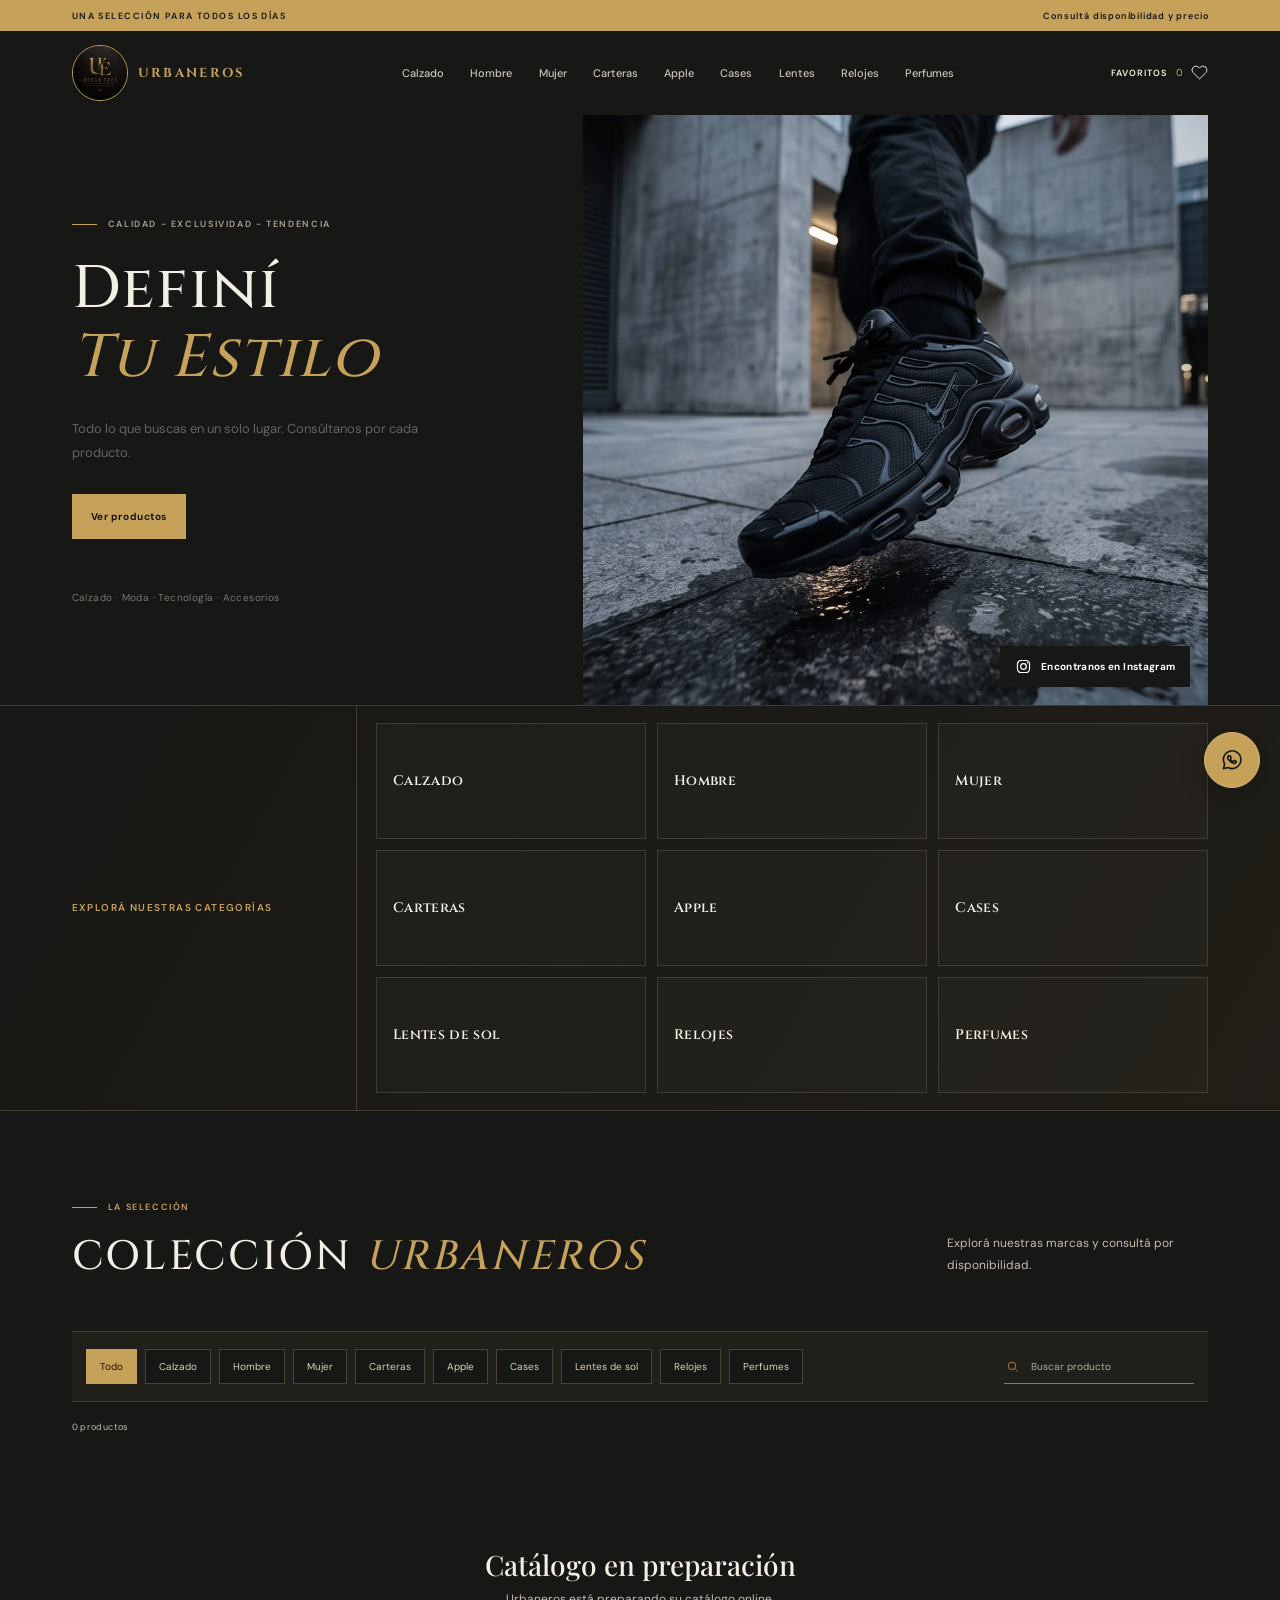
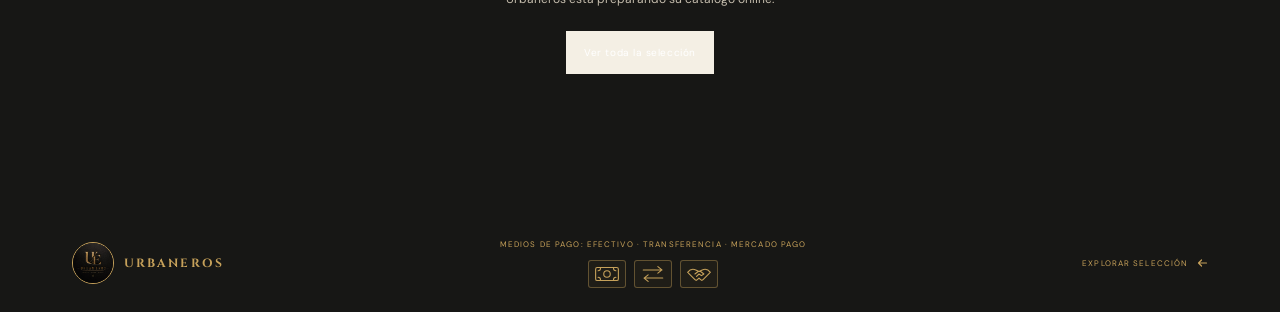
==== index.html @ 23387d24 "Add files via upload" ====
<!doctype html>
<html lang="es">
  <head>
    <meta charset="UTF-8" />
    <meta name="viewport" content="width=device-width, initial-scale=1" />
    <meta name="theme-color" content="#171715" />
    <meta name="description" content="Urbaneros: calzado, indumentaria, tecnología y accesorios. Consultá precio y disponibilidad." />
    <title>Urbaneros — Catálogo multimarca</title>
    <link rel="preconnect" href="https://images.unsplash.com" />
    <link rel="preconnect" href="https://fonts.googleapis.com" />
    <link rel="preconnect" href="https://fonts.gstatic.com" crossorigin />
    <link href="https://fonts.googleapis.com/css2?family=Cinzel:wght@500;600;700&family=DM+Sans:wght@400;500;600;700&family=Playfair+Display:wght@500;600;700&display=swap" rel="stylesheet" />
    <link rel="stylesheet" href="./styles.css" />
    <link rel="stylesheet" href="./admin.css" />
    <script src="https://cdn.jsdelivr.net/npm/@supabase/supabase-js@2"></script>
    <script src="./supabase-config.js"></script>
    <script src="./app.js" defer></script>
  </head>
  <body data-theme="noche">
    <div class="announcement"><span>UNA SELECCIÓN PARA TODOS LOS DÍAS</span><span class="announcement-note">Consultá disponibilidad y precio</span></div>
    <header class="site-header">
      <button class="menu-toggle" id="menu-toggle" aria-label="Abrir categorías" aria-expanded="false"><span></span><span></span></button>
      <a class="wordmark" href="#inicio" aria-label="Urbaneros, inicio"><img src="./logo-urbaneros.jpeg" alt="" /><span class="wordmark-label">URBANEROS</span></a>
      <nav class="main-nav" id="main-nav" aria-label="Categorías">
        <a href="#catalogo" data-nav-category="Calzado">Calzado</a>
        <a href="#catalogo" data-nav-category="Indumentaria masculina">Hombre</a>
        <a href="#catalogo" data-nav-category="Indumentaria femenina">Mujer</a>
        <a href="#catalogo" data-nav-category="Carteras">Carteras</a>
        <a href="#catalogo" data-nav-category="iPhone">Apple</a>
        <a href="#catalogo" data-nav-category="Cases exclusivos">Cases</a>
        <a href="#catalogo" data-nav-category="Lentes de sol">Lentes</a>
        <a href="#catalogo" data-nav-category="Relojes originales">Relojes</a>
        <a href="#catalogo" data-nav-category="Perfumes">Perfumes</a>
      </nav>
      <button class="admin-trigger" id="admin-entry" type="button" hidden>Administrar tienda</button>
      <button class="bag-button" id="saved-button" aria-label="Ver favoritos"><span class="bag-label">FAVORITOS</span><span class="saved-count" id="saved-count">0</span><svg viewBox="0 0 24 24" aria-hidden="true"><path d="M20.8 4.6a5.5 5.5 0 0 0-7.8 0L12 5.7l-1.1-1.1a5.5 5.5 0 0 0-7.8 7.8l1.1 1.1L12 21l7.8-7.5 1.1-1.1a5.5 5.5 0 0 0-.1-7.8Z"/></svg></button>
      
    </header>

    <main>
      <section class="hero" id="inicio">
        <div class="hero-copy">
          <p class="eyebrow"><span class="eyebrow-line"></span>CALIDAD - EXCLUSIVIDAD - TENDENCIA</p>
          <h1>Definí<br /><em>Tu Estilo</em></h1>
          <p class="hero-description">Todo lo que buscas en un solo lugar. Consúltanos por cada producto.</p>
          <a class="button button-dark" href="#catalogo">Ver productos</a>
          <div class="hero-note"><span>Calzado · Moda · Tecnología · Accesorios</span></div>
        </div>
        <div class="hero-visual">
          <img src="./portada-calzado-urbaneros.jpeg" alt="Zapatilla negra de estilo urbano en la ciudad" />
          <div class="hero-image-wash"></div>
          <a class="hero-instagram" href="https://www.instagram.com/urbaneros_uy" target="_blank" rel="noopener noreferrer" aria-label="Encontranos en Instagram, perfil de Urbaneros">
            <svg viewBox="0 0 24 24" aria-hidden="true"><rect x="3.5" y="3.5" width="17" height="17" rx="5"/><circle cx="12" cy="12" r="4"/><circle class="instagram-dot" cx="17.7" cy="6.7" r=".9"/></svg>
            <span>Encontranos en Instagram</span>
          </a>
          
          
          
        </div>
        
      </section>

      <section class="category-strip" aria-label="Explorar por categoría">
        <div class="strip-title"><span>EXPLORÁ NUESTRAS CATEGORÍAS</span></div>
        <div class="category-links" id="category-links">
          <button data-category="Calzado">Calzado</button>
          <button data-category="Indumentaria masculina">Indumentaria masculina</button>
          <button data-category="Indumentaria femenina">Indumentaria femenina</button>
          <button data-category="Carteras">Carteras</button>
          <button data-category="iPhone">Apple</button>
          <button data-category="Cases exclusivos">Cases exclusivos</button>
          <button data-category="Lentes de sol">Lentes de sol</button>
          <button data-category="Relojes originales">Relojes originales</button>
          <button data-category="Perfumes">Perfumes</button>
        </div>
      </section>

      <section class="catalog-section" id="catalogo">
        <div class="section-heading">
          <div><p class="eyebrow"><span class="eyebrow-line"></span>LA SELECCIÓN</p><h2>Colección <em>Urbaneros</em></h2></div>
          <p class="section-intro">Explorá nuestras marcas y consultá por disponibilidad.</p>
        </div>
        <div class="catalog-tools">
          <div class="filters" id="filters" aria-label="Filtrar productos"></div>
          <label class="search-box"><span class="sr-only">Buscar en el catálogo</span><svg viewBox="0 0 24 24" aria-hidden="true"><circle cx="10.8" cy="10.8" r="6.8"/><path d="m16 16 5 5"/></svg><input id="search" type="search" placeholder="Buscar producto" autocomplete="off" /></label>
        </div>
        <div class="result-line"><span id="result-count">9 productos</span><button class="reset-link" id="clear-filters" hidden>Limpiar filtros <span>×</span></button></div>
        <div class="product-grid" id="product-grid" aria-live="polite"></div>
        <div class="empty-state" id="empty-state" hidden><h3>No encontramos esa selección</h3><p>Probá con otra búsqueda o elegí una categoría diferente.</p><button class="button button-dark" id="show-all">Ver toda la selección</button></div>
      </section>

      <section class="closing-note featured-section" id="destacado" hidden>
        <div class="featured-heading"><p class="eyebrow"><span class="eyebrow-line"></span>LA ELECCIÓN DE URBANEROS</p><h2>Destacado de la<br /><em>semana</em></h2></div>
        <article class="featured-product" id="featured-product-card" role="button" tabindex="0" hidden aria-label="Ver producto destacado de la semana y consultar">
          <div class="featured-photo"><img id="featured-image" src="" alt="" loading="lazy" /></div>
          <div class="featured-copy"><p class="featured-category" id="featured-category"></p><h3 id="featured-name"></h3><p id="featured-detail"></p><div class="featured-prices"><del id="featured-old-price"></del><strong id="featured-price"></strong></div><span class="featured-cta">Ver producto y consultar <svg viewBox="0 0 16 16" aria-hidden="true"><path d="M2 8h11m-4-4 4 4-4 4" /></svg></span></div>
        </article>
      </section>
    </main>

    <footer class="site-footer">
      <a class="wordmark footer-wordmark" href="#inicio" aria-label="Urbaneros, volver al inicio"><img src="./logo-urbaneros.jpeg" alt="" /><span>URBANEROS</span></a>
      <span class="footer-payments">
        <span>MEDIOS DE PAGO: EFECTIVO · TRANSFERENCIA · MERCADO PAGO</span>
        <span class="footer-payment-logos" aria-hidden="true">
          <span class="footer-payment-logo"><svg viewBox="0 0 32 24"><rect x="2" y="4" width="28" height="16" rx="2"/><circle cx="16" cy="12" r="4"/><path d="M5 8c2 0 3-1 3-3M24 5c0 2 1 3 3 3M5 16c2 0 3 1 3 3m16 0c0-2 1-3 3-3"/></svg></span>
          <span class="footer-payment-logo"><svg viewBox="0 0 32 24"><path d="M4 7h23m-5-4 5 4-5 4M28 17H5m5-4-5 4 5 4"/></svg></span>
          <span class="footer-payment-logo"><svg viewBox="0 0 32 24"><path d="M2 10c3-4 6-5 10-3l4 2 4-2c4-2 7-1 10 3M3 11l8 8c1 1 2 1 3 0l2-2 2 2c1 1 2 1 3 0l8-8M11 12l4-3h3l4 3-3 2-3-2-3 3"/></svg></span>
        </span>
      </span>
      <a class="footer-explore" href="#catalogo">EXPLORAR SELECCIÓN<svg viewBox="0 0 12 12" aria-hidden="true"><path d="M10.5 6h-8m3-3-3 3 3 3" /></svg></a>
    </footer>

    <section class="admin-panel" id="admin-panel" hidden aria-labelledby="admin-title">
      <div class="admin-heading"><div><p class="eyebrow"><span class="eyebrow-line"></span>ACCESO PRIVADO</p><h2 id="admin-title">Administrar <em>Urbaneros</em></h2></div><button class="admin-close" id="admin-close" type="button" aria-label="Cerrar administración">×</button></div>
      <div class="admin-login" id="admin-login">
        <p>Iniciá sesión con el usuario administrador de Urbaneros.</p>
        <form id="login-form"><label>Correo<input name="email" type="email" autocomplete="username" required /></label><label>Contraseña<input name="password" type="password" autocomplete="current-password" required /></label><button class="button button-gold" type="submit">Iniciar sesión</button><p class="admin-status" id="login-status" role="status"></p></form>
      </div>
      <div class="admin-workspace" id="admin-workspace" hidden>
        <div class="admin-workspace-top"><p>Desde aquí puedes agregar, editar o quitar productos. Los cambios se guardan en el catálogo público.</p><button class="admin-logout" id="admin-logout" type="button">Cerrar sesión</button></div>
        <p class="admin-entry-note" id="featured-migration-warning" hidden>Para habilitar el producto semanal y agregar categorías, primero hay que actualizar Supabase.</p>
        <section class="category-manager" aria-labelledby="category-manager-title">
          <h3 id="category-manager-title">Categorías</h3>
          <p>Agrega nuevas categorías para que aparezcan en el catálogo y puedas asignarlas a los productos.</p>
          <form id="category-form"><label for="category-name">Nombre de la nueva categoría</label><div class="category-form-row"><input id="category-name" name="name" maxlength="50" placeholder="Ej.: Mochilas" required /><button class="button-gold" id="add-category" type="submit">Agregar categoría</button></div><p class="admin-status" id="category-status" role="status"></p></form>
          <div class="category-list" id="category-list" aria-label="Categorías actuales"></div>
        </section>
        <form id="product-form" class="product-form">
          <input name="id" type="hidden" />
          <h3 id="product-form-title">Agregar producto</h3>
          <div class="admin-fields"><label>Nombre<input name="name" maxlength="100" required /></label><label>Categoría<select name="category" required><option value="">Elegir categoría</option><option>Calzado</option><option>Indumentaria masculina</option><option>Indumentaria femenina</option><option>Carteras</option><option value="iPhone">Apple</option><option>Cases exclusivos</option><option>Lentes de sol</option><option>Relojes originales</option><option>Perfumes</option></select></label><label>Descripción<input name="detail" maxlength="180" required /></label><label>Precio actual (oferta si es destacado)<input name="price" maxlength="80" placeholder="Ej.: $ 2.490" /></label><label>Precio anterior (solo destacado)<input name="compare_at_price" maxlength="80" placeholder="Ej.: $ 3.200" /></label></div>
          <label class="featured-toggle"><input name="is_featured" type="checkbox" /> Destacar como producto de la semana</label>
          <label class="photo-picker">Fotos del producto <span>(puedes elegir hasta 3)</span><input name="photos" type="file" accept="image/*" multiple /></label>
          <div class="admin-actions"><button class="button button-gold" type="submit" id="save-product">Guardar producto</button><button class="admin-cancel" id="cancel-edit" type="button" hidden>Cancelar edición</button></div>
          <p class="admin-status" id="product-status" role="status"></p>
        </form>
        <div class="admin-products"><h3>Productos del catálogo</h3><div id="admin-product-list"></div></div>
      </div>
    </section>
    <div class="admin-backdrop" id="admin-backdrop" hidden></div>

    <dialog class="product-dialog" id="product-dialog" aria-labelledby="dialog-title">
      <button class="dialog-close" id="dialog-close" type="button" aria-label="Cerrar producto">×</button>
      <div class="dialog-image"><img id="dialog-image" src="" alt="" /></div>
      <div class="dialog-copy"><p class="eyebrow" id="dialog-category"></p><h2 id="dialog-title"></h2><p class="dialog-price" id="dialog-price"></p><div class="product-thumbnails" id="product-thumbnails" hidden></div><p class="dialog-description">Consultá disponibilidad de este producto.</p><label for="message-text" class="message-label">TU MENSAJE</label><textarea id="message-text" rows="4" aria-label="Mensaje editable para WhatsApp"></textarea><p class="contact-note" id="contact-note">Puedes editar este mensaje antes de abrir WhatsApp.</p><button class="button button-dark copy-button" id="copy-message" type="button">Consultar por WhatsApp</button><button class="dialog-return" id="dialog-return" type="button">Volver al catálogo</button></div>
    </dialog>
    <a class="whatsapp-float" href="https://wa.me/59894094167?text=Hola%2C%20quiero%20consultar%20por%20los%20productos%20de%20Urbaneros.%20Gracias." target="_blank" rel="noopener noreferrer" aria-label="Escribinos por WhatsApp">
      <svg viewBox="0 0 24 24" aria-hidden="true"><path d="M20.2 11.8a8.1 8.1 0 0 1-11.9 7.1L4 20l1.2-4.1a8.1 8.1 0 1 1 15-4.1Z"/><path d="M9.1 8.6c.2-.4.4-.4.6-.4h.5c.2 0 .3.1.4.4l.6 1.4c.1.2.1.3-.1.5l-.5.6c-.2.2-.2.3 0 .5.5.8 1.2 1.4 2 1.8.2.1.4.1.5-.1l.7-.8c.2-.2.3-.2.5-.1l1.4.7c.2.1.3.2.3.4 0 .2-.1.8-.5 1.1-.4.4-1 .6-1.6.5-.6-.1-1.4-.4-2.4-.9-1.1-.6-2-1.5-2.6-2.3-.6-.8-.9-1.7-.9-2.3 0-.6.3-1.1.6-1.4Z"/></svg>
    </a>
    <div class="toast" id="toast" role="status" aria-live="polite"></div>
  </body>
</html>
---- styles.css ----
:root{--paper:#f5f2ec;--ink:#1d211e;--muted:#77766f;--line:#d9d5cd;--orange:#c96642;--blue:#4e6558;--white:#fffdfa;--serif:"Playfair Display",Georgia,serif;--sans:"DM Sans",Arial,sans-serif}*{box-sizing:border-box}html{scroll-behavior:smooth}body{margin:0;background:var(--paper);color:var(--ink);font-family:var(--sans);-webkit-font-smoothing:antialiased}button,input,textarea{font:inherit}button,a{-webkit-tap-highlight-color:transparent}a{color:inherit;text-decoration:none}button{color:inherit}.announcement{height:31px;padding:0 5.6%;display:flex;justify-content:space-between;align-items:center;background:var(--ink);color:#f3f0e9;font-size:9px;letter-spacing:.16em;font-weight:600}.announcement-note{color:#c5c0b6;letter-spacing:.09em}.site-header{height:84px;padding:0 5.6%;display:flex;align-items:center;justify-content:space-between;border-bottom:1px solid rgba(29,33,30,.12);position:relative;z-index:5;background:var(--paper)}.wordmark{font-size:13px;font-weight:700;letter-spacing:.18em;display:flex;align-items:center;gap:10px}.wordmark img{width:56px;height:56px;object-fit:cover;border:1px solid #c6a15a;border-radius:50%}.wordmark span{font-size:13px;letter-spacing:.18em;font-weight:700}.main-nav{display:flex;align-items:center;gap:clamp(14px,2.05vw,31px)}.main-nav a{font-size:11px;font-weight:500;color:#4e514b;transition:color .2s}.main-nav a:hover,.main-nav a.active{color:var(--orange)}.bag-button{background:none;border:0;display:flex;align-items:center;gap:8px;cursor:pointer;padding:8px 0}.bag-button svg{width:17px;height:17px;fill:none;stroke:currentColor;stroke-width:1.3;stroke-linecap:round;stroke-linejoin:round}.bag-label{font-size:9px;letter-spacing:.12em;font-weight:600}.saved-count{font-size:10px;color:var(--orange);min-width:8px}.menu-toggle{display:none}.hero{position:relative;min-height:590px;padding:0 5.6%;display:grid;grid-template-columns:.9fr 1.1fr;align-items:stretch;overflow:hidden}.hero-copy{padding:103px 5% 82px 0;position:relative;z-index:1}.eyebrow{font-size:9px;letter-spacing:.18em;font-weight:600;color:var(--muted);display:flex;align-items:center;gap:11px;margin:0 0 24px}.eyebrow-line{width:25px;height:1px;background:var(--orange);display:inline-block}.hero h1,.section-heading h2,.closing-note h2{font:500 clamp(46px,6.1vw,85px)/1.03 var(--serif);letter-spacing:-.055em;margin:0}.hero h1 em,.section-heading h2 em,.closing-note h2 em{font-weight:500;color:var(--orange)}.hero-description{max-width:390px;font-size:13px;line-height:1.85;color:#63645e;margin:25px 0 29px}.button{border:0;display:inline-flex;align-items:center;justify-content:space-between;gap:40px;padding:15px 18px;font-size:10px;letter-spacing:.055em;cursor:pointer;transition:background .2s,transform .2s}.button:hover{transform:translateY(-2px)}.button-dark{background:var(--ink);color:white}.button-dark:hover{background:var(--blue)}.button span{font-size:15px}.hero-note{margin-top:52px;display:flex;align-items:center;gap:10px;color:#77766f;font-size:10px;letter-spacing:.04em}.hero-note-icon{font-size:15px;color:var(--orange)}.hero-visual{position:relative;min-height:510px;overflow:hidden;background:#d4cec3}.hero-visual>img{width:100%;height:100%;position:absolute;object-fit:cover;object-position:center 43%;filter:saturate(.72)}.hero-image-wash{position:absolute;inset:0;background:linear-gradient(90deg,rgba(27,31,28,.04),transparent 45%,rgba(20,24,20,.18))}.hero-stamp{position:absolute;top:35px;right:36px;width:76px;height:76px;border:1px solid rgba(255,255,255,.8);border-radius:50%;color:white;display:flex;flex-direction:column;align-items:center;justify-content:center;font-size:6px;letter-spacing:.15em;gap:3px;transform:rotate(12deg)}.hero-stamp b{font:500 22px var(--serif);letter-spacing:0}.hero-float{position:absolute;left:0;bottom:47px;padding:22px 27px 25px;background:var(--paper);min-width:185px;box-shadow:8px 10px 25px #2222}.float-kicker{font-size:7px;letter-spacing:.17em;color:var(--muted)}.hero-float strong{display:block;font:500 25px/1.07 var(--serif);margin:15px 0 0;letter-spacing:-.035em}.hero-float i{font-weight:500;color:var(--orange)}.float-dot{position:absolute;right:20px;bottom:19px;width:8px;height:8px;border-radius:50%;background:var(--orange)}.hero-caption{position:absolute;right:24px;bottom:20px;color:#fff;font-size:8px;letter-spacing:.2em}.hero-index{position:absolute;right:5.6%;bottom:31px;font:500 10px var(--sans);letter-spacing:.12em}.hero-index span{color:var(--orange);padding:0 7px}.category-strip{padding:0 5.6%;display:grid;grid-template-columns:1fr 3fr;border-top:1px solid var(--line);border-bottom:1px solid var(--line)}.strip-title{padding:30px 15px 30px 0;font-size:8px;letter-spacing:.14em;font-weight:600;display:flex;align-items:center;justify-content:space-between;color:#686a63}.strip-arrow{font-size:15px;color:var(--orange)}.category-links{display:grid;grid-template-columns:repeat(3,1fr);border-left:1px solid var(--line)}.category-links button{padding:17px 18px;border:0;border-right:1px solid var(--line);border-bottom:1px solid var(--line);background:transparent;text-align:left;font-size:11px;cursor:pointer;transition:background .2s}.category-links button:nth-last-child(-n+3){border-bottom:0}.category-links button:hover{background:#ebe6dc}.category-links button span{font-size:8px;color:var(--orange);padding-right:10px;letter-spacing:.08em}.catalog-section{padding:108px 5.6% 110px}.section-heading{display:flex;justify-content:space-between;align-items:end;margin-bottom:49px}.section-heading .eyebrow{margin-bottom:18px}.section-heading h2{font-size:clamp(38px,5vw,63px)}.section-intro{max-width:260px;font-size:12px;line-height:1.8;color:#72736c;margin:0 1px 6px 25px}.catalog-tools{display:flex;justify-content:space-between;align-items:center;padding:14px 0;border-top:1px solid var(--line);border-bottom:1px solid var(--line);gap:20px}.filters{display:flex;gap:8px;flex-wrap:wrap}.filter-button{border:1px solid transparent;background:none;padding:8px 12px;font-size:9px;color:#6c6d65;cursor:pointer;transition:all .2s}.filter-button:hover,.filter-button.active{border-color:var(--ink);color:var(--ink)}.search-box{height:35px;min-width:190px;display:flex;align-items:center;gap:9px;border-bottom:1px solid #a9a69e;padding:0 2px}.search-box svg{width:15px;height:15px;fill:none;stroke:#666;stroke-width:1.4}.search-box input{width:100%;border:0;outline:0;background:transparent;font-size:10px;color:var(--ink)}.search-box input::placeholder{color:#8d8b83}.result-line{height:50px;display:flex;align-items:center;justify-content:space-between;color:#7c7a72;font-size:9px;letter-spacing:.04em}.reset-link{border:0;background:none;color:var(--orange);font-size:9px;cursor:pointer}.reset-link span{font-size:15px;margin-left:4px}.product-grid{display:grid;grid-template-columns:repeat(3,minmax(0,1fr));gap:42px 17px}.product-card{min-width:0;animation:appear .4s both}.product-image-wrap{position:relative;width:100%;aspect-ratio:4/4.8;overflow:hidden;background:#e6e1d7}.product-image-wrap img{width:100%;height:100%;object-fit:cover;transition:transform .65s cubic-bezier(.2,.7,.2,1);filter:saturate(.78)}.product-card:hover .product-image-wrap img{transform:scale(1.045)}.image-category{position:absolute;top:14px;left:14px;padding:7px 9px;background:var(--paper);font-size:7px;letter-spacing:.12em;text-transform:uppercase}.favorite-button{position:absolute;right:13px;top:12px;width:34px;height:34px;background:var(--paper);border:0;border-radius:50%;display:grid;place-items:center;cursor:pointer}.favorite-button svg{width:15px;height:15px;fill:none;stroke:var(--ink);stroke-width:1.35}.favorite-button[aria-pressed="true"] svg{fill:var(--orange);stroke:var(--orange)}.quick-view{position:absolute;bottom:12px;left:12px;right:12px;height:40px;display:flex;align-items:center;justify-content:space-between;padding:0 13px;border:0;background:rgba(245,242,236,.94);font-size:9px;letter-spacing:.06em;text-align:left;cursor:pointer;transform:translateY(56px);transition:transform .25s}.quick-view span{font-size:14px}.product-card:hover .quick-view,.quick-view:focus-visible{transform:translateY(0)}.product-info{padding:16px 1px 0;display:grid;grid-template-columns:1fr auto;align-items:start;gap:6px}.product-info h3{font:500 19px/1.2 var(--serif);margin:0}.product-info p{margin:6px 0 0;color:#85837c;font-size:9px;letter-spacing:.04em}.price-note{grid-column:1/-1;margin-top:8px;padding-top:10px;border-top:1px solid #e2ded6;color:#676860;font-size:9px;display:flex;justify-content:space-between;align-items:center}.price-note span{color:var(--orange);font-size:13px}.catalog-disclaimer{margin:30px 0 0;color:#89877f;font-size:9px;letter-spacing:.04em}.empty-state{text-align:center;padding:80px 20px 40px}.empty-state>span{color:var(--orange);font-size:30px}.empty-state h3{font:500 28px var(--serif);margin:14px 0 8px}.empty-state p{font-size:12px;color:var(--muted);margin:0 0 24px}.closing-note{position:relative;overflow:hidden;min-height:360px;background:#dfe3dc;padding:68px 10%;display:grid;grid-template-columns:2fr 1fr;align-items:center}.closing-mark{width:70px;height:70px;border-radius:50%;display:grid;place-items:center;border:1px solid #849386;color:var(--blue);font:500 28px var(--serif)}.closing-note .eyebrow{margin-bottom:18px}.closing-note h2{font-size:clamp(44px,5.5vw,70px)}.closing-link{justify-self:end;align-self:center;font-size:8px;letter-spacing:.16em;position:relative;z-index:1}.closing-link span{margin-left:10px;color:var(--orange);font-size:14px}.closing-ornament{position:absolute;right:14%;bottom:-35px;font:500 120px/.8 var(--serif);color:#fff6;letter-spacing:-.08em;transform:rotate(-8deg)}.site-footer{min-height:98px;padding:20px 5.6%;display:flex;align-items:center;justify-content:space-between}.footer-wordmark{font-size:18px}.footer-wordmark span{font-size:8px}.site-footer>span,.site-footer>a:last-child{font-size:8px;letter-spacing:.14em;color:#74746c}.product-dialog{position:fixed;inset:0;margin:auto;padding:0;width:min(780px,calc(100vw - 32px));max-width:none;border:0;background:var(--paper);color:var(--ink);box-shadow:0 24px 90px #0004;grid-template-columns:1fr 1fr;overflow:visible}.product-dialog[open]{display:grid;animation:dialog-in .25s both}.product-dialog::backdrop{background:#161815a8;backdrop-filter:blur(4px)}.dialog-close{position:absolute;right:12px;top:12px;z-index:2;width:34px;height:34px;border:0;border-radius:50%;background:var(--paper);font-size:22px;cursor:pointer}.dialog-image{min-height:460px;background:#e5dfd5}.dialog-image img{width:100%;height:100%;object-fit:cover;position:absolute;inset:0;width:50%}.dialog-copy{padding:58px 36px 32px;align-self:center}.dialog-copy .eyebrow{margin-bottom:13px}.dialog-copy h2{font:500 34px/1.1 var(--serif);margin:0}.dialog-description{font-size:12px;line-height:1.7;color:#72736c;margin:14px 0 26px}.message-label{font-size:8px;letter-spacing:.15em;color:#77766f}.dialog-copy textarea{width:100%;resize:none;background:#eeebe4;border:1px solid #dfdbd2;padding:12px;font-size:11px;line-height:1.6;margin:8px 0 13px;color:#4c4d47}.copy-button{width:100%}.contact-note{color:#8a877f;font-size:9px;line-height:1.5;margin:13px 0 0}.toast{position:fixed;left:50%;bottom:26px;z-index:10;transform:translate(-50%,14px);opacity:0;pointer-events:none;padding:12px 17px;background:var(--ink);color:white;font-size:10px;transition:all .2s}.toast.show{opacity:1;transform:translate(-50%,0)}.sr-only{position:absolute;width:1px;height:1px;padding:0;margin:-1px;overflow:hidden;clip:rect(0,0,0,0);white-space:nowrap;border:0}@keyframes appear{from{opacity:0;transform:translateY(9px)}to{opacity:1;transform:none}}@keyframes dialog-in{from{opacity:0;transform:translateY(10px) scale(.99)}to{opacity:1;transform:none}}@media(max-width:1050px){.main-nav{gap:13px}.main-nav a{font-size:10px}.hero{min-height:530px}.hero-copy{padding-top:80px}.hero-visual{min-height:470px}.category-strip{grid-template-columns:1fr 3.4fr}.category-links button{padding-left:12px;padding-right:8px}.category-links button span{padding-right:6px}.catalog-tools{align-items:flex-start;flex-direction:column}.search-box{align-self:flex-end;width:250px;margin-top:-45px}.filter-button{padding:8px 9px}.product-grid{gap:35px 14px}}@media(max-width:760px){.announcement{padding:0 5%;font-size:8px}.announcement-note{display:none}.site-header{height:70px;padding:0 5%;justify-content:center}.wordmark{font-size:19px}.menu-toggle{position:absolute;left:5%;display:flex;flex-direction:column;gap:5px;justify-content:center;width:32px;height:32px;background:none;border:0;padding:5px;cursor:pointer}.menu-toggle span{height:1px;width:21px;background:var(--ink);transition:transform .2s}.menu-toggle[aria-expanded="true"] span:first-child{transform:translateY(3px) rotate(45deg)}.menu-toggle[aria-expanded="true"] span:last-child{transform:translateY(-3px) rotate(-45deg)}.bag-button{position:absolute;right:5%}.bag-label{display:none}.main-nav{display:none;position:absolute;top:69px;left:0;right:0;padding:16px 5% 20px;background:var(--paper);border-bottom:1px solid var(--line);grid-template-columns:repeat(3,1fr);gap:0 14px;box-shadow:0 14px 16px #1d211e12}.main-nav.open{display:grid}.main-nav a{padding:12px 0;border-bottom:1px solid var(--line);font-size:11px}.hero{padding:0 5%;grid-template-columns:1fr;min-height:auto}.hero-copy{padding:64px 0 34px}.hero h1{font-size:clamp(50px,12vw,74px)}.hero-description{margin:18px 0 22px;max-width:450px;font-size:12px}.hero-note{margin-top:30px;font-size:9px}.hero-visual{min-height:390px;height:105vw;max-height:490px}.hero-stamp{top:19px;right:19px;width:65px;height:65px}.hero-float{bottom:30px;min-width:152px;padding:17px 19px}.hero-float strong{font-size:21px;margin-top:10px}.hero-caption{right:13px;bottom:14px;font-size:7px}.hero-index{right:5%;bottom:13px}.category-strip{padding:0 5%;grid-template-columns:1fr}.strip-title{padding:22px 0 14px}.category-links{border-left:0;grid-template-columns:repeat(2,1fr)}.category-links button{border-left:1px solid var(--line);padding:14px 9px;font-size:10px}.category-links button:nth-child(odd){border-left:0}.category-links button:nth-last-child(-n+3){border-bottom:1px solid var(--line)}.category-links button:last-child{border-bottom:0}.catalog-section{padding:75px 5% 75px}.section-heading{display:block;margin-bottom:29px}.section-heading h2{font-size:clamp(39px,9vw,56px)}.section-intro{margin:18px 0 0;font-size:11px;max-width:350px}.catalog-tools{gap:11px;padding:13px 0}.filters{gap:5px}.filter-button{padding:7px 8px;font-size:8px}.search-box{align-self:stretch;width:100%;margin-top:0}.product-grid{grid-template-columns:repeat(2,minmax(0,1fr));gap:27px 11px}.product-image-wrap{aspect-ratio:4/5}.image-category{top:8px;left:8px;padding:6px 7px;font-size:6px;letter-spacing:.07em}.favorite-button{width:30px;height:30px;top:7px;right:7px}.favorite-button svg{width:14px}.quick-view{transform:translateY(0);left:7px;right:7px;bottom:7px;height:33px;padding:0 9px;font-size:8px}.product-info{padding-top:12px}.product-info h3{font-size:16px}.product-info p{font-size:8px}.price-note{font-size:8px;margin-top:5px;padding-top:8px}.catalog-disclaimer{font-size:8px;line-height:1.6;margin-top:23px}.closing-note{min-height:310px;padding:49px 7%;grid-template-columns:1fr;gap:14px}.closing-mark{width:48px;height:48px;font-size:22px}.closing-note h2{font-size:52px}.closing-note .eyebrow{font-size:7px;gap:7px}.closing-link{grid-column:1;justify-self:start;margin-top:6px}.closing-ornament{right:6%;font-size:91px}.site-footer{min-height:90px;padding:20px 5%;display:grid;grid-template-columns:1fr 1fr;gap:12px}.site-footer>span{text-align:right}.site-footer>a:last-child{grid-column:1/-1}.product-dialog{width:min(490px,calc(100vw - 24px));max-height:calc(100vh - 30px);overflow:auto;grid-template-columns:1fr}.product-dialog[open]{display:block}.dialog-image{height:220px;min-height:0;position:relative}.dialog-image img{position:static;width:100%;height:100%}.dialog-copy{padding:27px 24px 25px}.dialog-copy h2{font-size:29px}.dialog-description{margin:11px 0 19px}.dialog-copy textarea{font-size:10px}.dialog-close{right:9px;top:9px}}@media(max-width:390px){.hero-visual{min-height:340px}.category-links button{font-size:9px}.filter-button{font-size:7px;padding:7px 6px}.product-info h3{font-size:14px}.closing-note h2{font-size:45px}}@media(prefers-reduced-motion:reduce){*,*::before,*::after{scroll-behavior:auto!important;animation-duration:.01ms!important;animation-iteration-count:1!important;transition-duration:.01ms!important}}

/* Editor de tienda */
.manage-button{display:inline-flex;align-items:center;gap:8px;padding:10px 13px;border:1px solid var(--line);background:transparent;color:var(--ink);font:700 8px var(--sans);letter-spacing:.12em;cursor:pointer;white-space:nowrap}.manage-button span{color:var(--accent);font-size:14px}
body[data-theme="noche"]{--paper:#171715;--ink:#f4efe4;--accent:#c6a15a;--line:#3b3932;background:var(--paper);color:var(--ink)}
body[data-theme="noche"] .announcement{background:#c6a15a;color:#171715}
body[data-theme="noche"] .hero-visual{background:#26241e}
body[data-theme="noche"] .hero-float{background:#171715;color:#f4efe4}
body[data-theme="noche"] .closing-note{background:#24221d}
body[data-theme="urbano"]{--paper:#fbf6f4;--ink:#2b1b2d;--accent:#d34b79;--line:#ead9e0;background:var(--paper);color:var(--ink)}
body[data-theme="urbano"] .announcement{background:#2b1b2d}
body[data-theme="urbano"] .closing-note{background:#2b1b2d}
.manage-dialog{width:min(900px,calc(100vw - 30px));max-width:none;max-height:calc(100vh - 30px);overflow:auto;padding:36px;background:var(--paper);color:var(--ink);border:1px solid var(--line);box-shadow:0 24px 90px #0004}
.manage-dialog[open]{animation:dialog-in .2s both}
.manage-dialog::backdrop{background:#161815a8;backdrop-filter:blur(4px)}
.manage-heading{display:flex;justify-content:space-between;align-items:flex-start;position:relative;padding-right:38px}
.manage-heading h2{font:500 clamp(34px,5vw,48px)/1.08 var(--serif);margin:0}
.manage-heading h2 em{color:var(--accent);font-weight:500}
.manage-note{max-width:640px;font-size:12px;line-height:1.7;color:color-mix(in srgb,var(--ink),transparent 28%);margin:14px 0 26px}
.manage-fields{display:grid;grid-template-columns:1fr 1.5fr;gap:20px;align-items:start;padding:19px 0;border-top:1px solid var(--line);border-bottom:1px solid var(--line)}
.manage-label,.manage-product-fields label{display:grid;gap:7px;font-size:9px;letter-spacing:.08em;color:color-mix(in srgb,var(--ink),transparent 20%)}
.manage-label input,.manage-product-fields input,.manage-product-fields select{width:100%;min-width:0;border:1px solid var(--line);background:var(--paper);color:var(--ink);padding:11px 12px;font:400 12px var(--sans);letter-spacing:normal;outline:none}
.manage-label input:focus,.manage-product-fields input:focus,.manage-product-fields select:focus{border-color:var(--accent);box-shadow:0 0 0 2px color-mix(in srgb,var(--accent),transparent 82%)}
.theme-picker{border:0;margin:0;padding:0;display:flex;gap:7px;flex-wrap:wrap}
.theme-picker legend{width:100%;font-size:9px;letter-spacing:.08em;color:color-mix(in srgb,var(--ink),transparent 20%);margin-bottom:8px}
.theme-picker label{position:relative;cursor:pointer}
.theme-picker input{position:absolute;opacity:0;inset:0}
.theme-swatch{display:block;padding:11px 12px;border:1px solid var(--line);font-size:10px}
.swatch-light{background:#f5f2ec;color:#1d221f}.swatch-night{background:#171715;color:#e9d5a8}.swatch-urban{background:#fbf6f4;color:#d34b79}
.theme-picker input:checked+.theme-swatch{outline:2px solid var(--accent);outline-offset:2px}
.manage-products-heading{display:flex;justify-content:space-between;align-items:center;gap:15px;margin:26px 0 14px}
.manage-products-heading h3{font:500 24px var(--serif);margin:0}
.manage-products-heading .eyebrow{margin:0 0 6px;font-size:8px}
.button-outline{background:transparent;color:var(--ink);border:1px solid var(--line);padding:12px 15px;font:700 9px var(--sans);cursor:pointer}
.manage-product-list{display:grid;gap:10px}
.manage-product{display:grid;grid-template-columns:128px minmax(0,1fr) auto;gap:15px;align-items:center;padding:12px;border:1px solid var(--line);background:color-mix(in srgb,var(--paper),var(--ink) 2%)}
.manage-product-preview{display:grid;gap:7px}
.manage-product-preview img{display:block;width:100%;height:128px;object-fit:cover;background:#e8e4dc}
.upload-photo{display:flex;align-items:center;justify-content:center;gap:6px;padding:8px 6px;background:var(--ink);color:var(--paper);font-size:9px;cursor:pointer}
.upload-photo input{width:1px;height:1px;opacity:0;position:absolute;overflow:hidden}
.manage-product-fields{display:grid;grid-template-columns:1fr 1fr;gap:9px 12px}
.manage-product-fields label{font-size:8px;gap:5px}
.manage-product-fields input,.manage-product-fields select{padding:9px;font-size:10px}
.remove-product{border:0;background:transparent;color:#a34136;font:600 9px var(--sans);text-decoration:underline;cursor:pointer}
.manage-actions{display:flex;align-items:center;gap:14px;margin:19px 0 0}
.manage-actions .button{border:0;cursor:pointer}
.manage-actions .button:disabled{opacity:.55;cursor:wait}
#manage-status{font-size:10px;color:var(--accent)}
.manage-footnote{margin:12px 0 0;font-size:9px;line-height:1.6;color:color-mix(in srgb,var(--ink),transparent 38%)}
@media(max-width:760px){.manage-button{position:absolute;right:15%;top:20px;padding:8px 9px;font-size:7px}.manage-dialog{padding:26px 18px}.manage-fields{grid-template-columns:1fr;gap:17px}.manage-products-heading{align-items:flex-end}.manage-products-heading h3{font-size:21px}.manage-products-heading .button{padding:10px;font-size:8px}.manage-product{grid-template-columns:82px minmax(0,1fr);gap:10px;padding:9px}.manage-product-preview img{height:92px}.manage-product-fields{grid-template-columns:1fr}.manage-product-fields label{font-size:7px}.manage-product-fields input,.manage-product-fields select{padding:8px;font-size:10px}.remove-product{grid-column:2;justify-self:end}.manage-actions{align-items:flex-start;flex-direction:column}.manage-actions .button{width:100%}}


:root{--accent:var(--orange)}
body[data-theme="noche"]{--orange:#c6a15a;--accent:#c6a15a;--white:#24221d;--blue:#302d27}
body[data-theme="urbano"]{--orange:#d34b79;--accent:#d34b79;--blue:#59414f}


body[data-theme="noche"]{--muted:#aaa392;--line:#3b3932}
body[data-theme="noche"] .main-nav a{color:#c9c2b4}
body[data-theme="noche"] .main-nav a:hover,body[data-theme="noche"] .main-nav a.active{color:#d6b76f}
body[data-theme="noche"] .wordmark span,body[data-theme="noche"] .closing-mark{color:#c6a15a}
body[data-theme="noche"] .section-intro,body[data-theme="noche"] .product-info p,body[data-theme="noche"] .catalog-disclaimer,body[data-theme="noche"] .site-footer>span,body[data-theme="noche"] .site-footer>a:last-child{color:#b8b1a2}
body[data-theme="noche"] .filter-button{border-color:#49463e;color:#e6dfd0}
body[data-theme="noche"] .filter-button.active{background:#c6a15a;border-color:#c6a15a;color:#171715}
body[data-theme="noche"] .search-box input{background:#201f1b;border-color:#49463e;color:#f4efe4}
body[data-theme="noche"] .image-category,body[data-theme="noche"] .quick-view{background:#c6a15a;color:#171715}
body[data-theme="noche"] .favorite-button{background:#24221d;color:#f4efe4}
body[data-theme="noche"] .hero-visual{background:#26241e}
body[data-theme="noche"] .hero-stamp{background:#c6a15a;color:#171715}
body[data-theme="noche"] .hero-stamp b{color:#171715}
body[data-theme="noche"] .hero-float{border:1px solid #6e5934}
body[data-theme="noche"] .closing-note{background:#24221d}
body[data-theme="noche"] .closing-ornament{color:#c6a15a22}



/* Urbaneros: categorías y productos con presencia de marca */
body[data-theme="noche"] .section-heading h2{font-family:"Cinzel",Georgia,serif;text-transform:uppercase;letter-spacing:.065em;font-size:clamp(25px,3.2vw,43px);line-height:1.25}
body[data-theme="noche"] .section-heading h2 em{color:#c6a15a}
body[data-theme="noche"] .section-heading .eyebrow,body[data-theme="noche"] .catalog-disclaimer{color:#c6a15a}
body[data-theme="noche"] .category-strip{background:linear-gradient(120deg,#171715 0%,#211e18 100%);color:#f4efe4;border-color:#3f382d;grid-template-columns:minmax(190px,.75fr) minmax(0,2.25fr)}
body[data-theme="noche"] .strip-title{color:#c6a15a;padding:28px 24px 28px 0;font-size:10px;line-height:1.8;align-items:flex-start;flex-direction:column;justify-content:center;gap:18px}
body[data-theme="noche"] .strip-arrow{font-size:25px;color:#c6a15a}
body[data-theme="noche"] .category-links{border-left:1px solid #463d2e;gap:11px;padding:17px 0 17px 19px;grid-template-columns:repeat(3,minmax(0,1fr))}
body[data-theme="noche"] .category-links button{min-height:116px;padding:17px 16px;border:1px solid #403a30;background:rgba(255,255,255,.025);color:#f4efe4;font:500 16px/1.35 "Playfair Display",Georgia,serif;text-align:left;transition:background .22s,border-color .22s,color .22s,transform .22s}
body[data-theme="noche"] .category-links button span{display:block;padding:0 0 17px;color:#c6a15a;font:600 9px "Cinzel",Georgia,serif;letter-spacing:.16em}
body[data-theme="noche"] .category-links button:hover{background:#c6a15a;border-color:#c6a15a;color:#171715;transform:translateY(-3px)}
body[data-theme="noche"] .category-links button:hover span{color:#171715}
body[data-theme="noche"] .catalog-section{background:#171715;color:#f4efe4;padding-top:90px;padding-bottom:100px}
body[data-theme="noche"] .section-intro{color:#c5bdad}
body[data-theme="noche"] .catalog-tools{padding:17px 14px;background:#211f1a;border-color:#443d31}
body[data-theme="noche"] .filter-button{border-color:#494235;background:#171715;color:#d9d0bf;padding:10px 13px;font-size:10px}
body[data-theme="noche"] .filter-button:hover,body[data-theme="noche"] .filter-button.active{border-color:#c6a15a;background:#c6a15a;color:#171715}
body[data-theme="noche"] .search-box{border-color:#8e774f}
body[data-theme="noche"] .search-box svg{stroke:#c6a15a}
body[data-theme="noche"] .search-box input{color:#f4efe4}
body[data-theme="noche"] .search-box input::placeholder{color:#b4ab9a}
body[data-theme="noche"] .result-line{color:#c6bdad}
body[data-theme="noche"] .product-image-wrap{background:#24221d;border:1px solid #393329}
body[data-theme="noche"] .product-image-wrap img{filter:saturate(.88)}
body[data-theme="noche"] .image-category{background:#171715;color:#d8b772;border:1px solid rgba(198,161,90,.6)}
body[data-theme="noche"] .favorite-button{background:#171715;border:1px solid rgba(198,161,90,.55)}
body[data-theme="noche"] .favorite-button svg{stroke:#d8b772}
body[data-theme="noche"] .product-info h3{color:#f4efe4;font-size:21px}
body[data-theme="noche"] .product-info p{color:#b6ae9f}
body[data-theme="noche"] .price-note{border-color:#403a30;color:#cfc5b3}
body[data-theme="noche"] .price-note span{color:#c6a15a}
body[data-theme="noche"] .quick-view{background:rgba(198,161,90,.96);color:#171715;font-weight:700}
body[data-theme="noche"] .empty-state h3{color:#f4efe4}
body[data-theme="noche"] .empty-state p{color:#c5bdad}
@media(max-width:900px){body[data-theme="noche"] .category-strip{grid-template-columns:minmax(155px,.6fr) minmax(0,2fr)}body[data-theme="noche"] .category-links button{min-height:102px;padding:14px;font-size:14px}}
@media(max-width:760px){body[data-theme="noche"] .category-strip{display:block;padding:0 5.6%}body[data-theme="noche"] .strip-title{padding:22px 0 15px;flex-direction:row;align-items:center;justify-content:space-between}body[data-theme="noche"] .category-links{border-left:0;border-top:1px solid #463d2e;padding:14px 0 20px;grid-template-columns:repeat(2,minmax(0,1fr));gap:9px}body[data-theme="noche"] .category-links button{min-height:94px;font-size:13px}body[data-theme="noche"] .catalog-section{padding-top:68px;padding-bottom:74px}body[data-theme="noche"] .catalog-tools{align-items:stretch;flex-direction:column}body[data-theme="noche"] .search-box{min-width:0;width:100%}}
@media(max-width:430px){body[data-theme="noche"] .section-heading h2{font-size:24px;letter-spacing:.04em}body[data-theme="noche"] .product-info h3{font-size:16px}body[data-theme="noche"] .category-links button{min-height:86px;padding:12px;font-size:12px}}
/* Jerarquía tipográfica de Urbaneros */
body[data-theme="noche"] .category-links button{font-family:"Cinzel",Georgia,serif;font-size:14px;font-weight:600;letter-spacing:.025em}
body[data-theme="noche"] .product-info h3,body[data-theme="noche"] .hero h1,body[data-theme="noche"] .closing-note h2{font-family:"Playfair Display",Georgia,serif;font-weight:500}
body[data-theme="noche"] .hero-description,body[data-theme="noche"] .section-intro,body[data-theme="noche"] .product-info p,body[data-theme="noche"] .price-note,body[data-theme="noche"] .filter-button,body[data-theme="noche"] .search-box input{font-family:"DM Sans",Arial,sans-serif}
@media(max-width:760px){body[data-theme="noche"] .category-links button{font-size:12.5px}}
@media(max-width:430px){body[data-theme="noche"] .category-links button{font-size:11.5px}}
/* Sistema tipográfico completo */
body,body button,body input,body textarea,body select,body .eyebrow,body .announcement,body .main-nav,body .bag-label,body .manage-button,body .button,body .filter-button,body .image-category,body .quick-view,body .section-intro,body .hero-description,body .product-info p,body .price-note,body .message-label,body .manage-label,body .manage-product-fields label,body .manage-note,body .catalog-disclaimer{font-family:"DM Sans",Arial,sans-serif}
body h1,body h2,body h3,body .dialog-copy h2,body .manage-heading h2,body .empty-state h3{font-family:"Playfair Display",Georgia,serif}
body .section-heading h2,body .category-links button,body .wordmark span{font-family:"Cinzel",Georgia,serif}
body[data-theme="noche"] .announcement-note{color:#171715}
body[data-theme="noche"] .hero h1{font-family:"Cinzel",Georgia,serif;font-size:clamp(36px,4.8vw,60px);line-height:1.15;letter-spacing:.025em;text-transform:none}
body[data-theme="noche"] .hero .button-dark{background:#c6a15a;color:#171715;font-weight:700;border:1px solid #c6a15a}body[data-theme="noche"] .hero .button-dark:hover,body[data-theme="noche"] .hero .button-dark:focus-visible{background:#d8b772;color:#171715;border-color:#d8b772}

/* Galería y precios visibles para la colección Urbaneros */
body[data-theme="noche"] .product-price{padding:13px 1px 0;color:#d8b772;font:700 16px/1.2 "DM Sans",Arial,sans-serif;letter-spacing:.025em}
body[data-theme="noche"] .photo-count{position:absolute;left:14px;bottom:14px;padding:7px 9px;background:#171715dd;border:1px solid #c6a15a88;color:#f4efe4;font:600 9px "DM Sans",Arial,sans-serif}
body[data-theme="noche"] .product-thumbnails{display:flex;gap:9px;margin:17px 0 0}
body[data-theme="noche"] .product-thumbnail{width:58px;height:58px;padding:2px;border:1px solid #514735;background:transparent;cursor:pointer;opacity:.72}
body[data-theme="noche"] .product-thumbnail.active{border-color:#c6a15a;opacity:1}
body[data-theme="noche"] .product-thumbnail img{display:block;width:100%;height:100%;object-fit:cover}
body[data-theme="noche"] .dialog-price{margin:12px 0 0;color:#c6a15a;font:700 22px/1.2 "DM Sans",Arial,sans-serif}
body[data-theme="noche"] .manage-product{grid-template-columns:minmax(0,1fr);align-items:stretch;gap:12px}
body[data-theme="noche"] .manage-photo-grid{display:grid;grid-template-columns:repeat(3,minmax(0,1fr));gap:9px}
body[data-theme="noche"] .manage-photo-slot{position:relative;min-width:0;display:grid;grid-template-rows:auto auto;gap:6px}
body[data-theme="noche"] .manage-photo-slot>img,body[data-theme="noche"] .manage-photo-empty{width:100%;aspect-ratio:1/1;object-fit:cover;background:#211f1a;border:1px solid #494235}
body[data-theme="noche"] .manage-photo-empty{display:grid;place-items:center;color:#aaa392;font-size:10px}
body[data-theme="noche"] .manage-photo-slot .upload-photo{min-height:35px;padding:7px 4px;background:#c6a15a;color:#171715;text-align:center;font-size:9px;font-weight:700}
body[data-theme="noche"] .manage-photo-slot .upload-photo input{width:1px;height:1px;opacity:0;position:absolute;overflow:hidden}
body[data-theme="noche"] .remove-photo{position:absolute;right:5px;top:5px;width:25px;height:25px;border:0;border-radius:50%;background:#171715ed;color:#fff;font-size:19px;line-height:1;cursor:pointer}
body[data-theme="noche"] .manage-photo-help{margin:0;color:#aaa392;font-size:10px}
body[data-theme="noche"] .manage-product-fields{grid-template-columns:repeat(2,minmax(0,1fr))}
@media(max-width:560px){body[data-theme="noche"] .manage-photo-grid{gap:6px}body[data-theme="noche"] .manage-photo-slot .upload-photo{font-size:8px}body[data-theme="noche"] .manage-product-fields{grid-template-columns:1fr}body[data-theme="noche"] .product-price{font-size:14px}.photo-count{left:8px;bottom:8px}}
/* Marca original: conservar el logo y la tipografía Cinzel del encabezado */
body .site-header .wordmark{gap:10px}
body .site-header .wordmark img{display:block;flex:none;width:56px;height:56px;object-fit:cover;border:1px solid #c6a15a;border-radius:50%}
body .site-header .wordmark .wordmark-label{font-family:"Cinzel",Georgia,serif;font-size:13px;font-weight:700;letter-spacing:.18em;color:#c6a15a}
@media(max-width:760px){body .site-header{justify-content:flex-start;padding-left:14%}body .site-header .wordmark{gap:7px}body .site-header .wordmark img{width:42px;height:42px}body .site-header .wordmark .wordmark-label{font-size:9px}body .site-header .manage-button{right:calc(5% + 29px);top:18px;width:auto;height:34px;padding:0 7px;display:flex;align-items:center;gap:4px;font-size:6.5px}body .site-header .manage-button span{font-size:11px}}
@media(max-width:360px){body .site-header .wordmark .wordmark-label{display:none}body .site-header .manage-button{width:34px;padding:0;justify-content:center;font-size:0}body .site-header .manage-button span{font-size:15px}}
/* El cierre usa la misma tipografía de marca que los títulos principales. */
body[data-theme="noche"] .closing-note h2{font-family:"Cinzel",Georgia,serif;font-weight:500;letter-spacing:.015em;font-size:clamp(34px,4.3vw,56px);line-height:1.2}
@media(max-width:760px){body[data-theme="noche"] .closing-note h2{font-size:clamp(29px,7.5vw,40px)}}
@media(max-width:390px){body[data-theme="noche"] .closing-note h2{font-size:clamp(26px,7.4vw,31px)}}
body[data-theme="noche"] .closing-note{isolation:isolate}
body[data-theme="noche"] .closing-note>*{position:relative;z-index:1}
body[data-theme="noche"] .closing-note::before{content:"";position:absolute;z-index:0;top:50%;right:7%;width:min(36vw,390px);aspect-ratio:1;transform:translateY(-50%);background:url("./logo-urbaneros.jpeg") center/cover no-repeat;opacity:.16;mix-blend-mode:screen;pointer-events:none}
@media(max-width:760px){body[data-theme="noche"] .closing-note::before{right:2%;width:min(62vw,290px);opacity:.11}}
body .site-footer .footer-wordmark{display:flex;align-items:center;gap:10px;font-size:13px}
body .site-footer .footer-wordmark img{display:block;flex:none;width:42px;height:42px;object-fit:cover;border:1px solid #c6a15a;border-radius:50%}
body .site-footer .footer-wordmark span{font-family:"Cinzel",Georgia,serif;font-size:12px;font-weight:700;letter-spacing:.18em;color:#c6a15a}
@media(max-width:760px){body .site-footer .footer-wordmark{gap:7px}body .site-footer .footer-wordmark img{width:34px;height:34px}body .site-footer .footer-wordmark span{font-size:10px}}
body .site-footer>span.footer-payments{display:flex;flex-direction:column;align-items:center;gap:9px;line-height:1.55}
body[data-theme="noche"] .site-footer>span.footer-payments{color:#c6a15a}
.footer-payment-logos{display:flex;align-items:center;gap:8px}
.footer-payment-logo{display:grid;place-items:center;width:38px;height:28px;border:1px solid #c6a15a66;border-radius:3px;background:#c6a15a0d}
.footer-payment-logo svg{display:block;width:26px;height:20px;fill:none;stroke:#c6a15a;stroke-width:1.35;stroke-linecap:round;stroke-linejoin:round}
@media(max-width:760px){body .site-footer>span.footer-payments{align-items:flex-end;gap:7px}.footer-payment-logos{gap:6px}.footer-payment-logo{width:32px;height:25px}.footer-payment-logo svg{width:23px;height:18px}}
body[data-theme="noche"] .site-footer>a.footer-explore{display:inline-flex;align-items:center;gap:8px;color:#c6a15a}
body[data-theme="noche"] .site-footer>a.footer-explore svg{display:block;width:12px;height:12px;flex:none;fill:none;stroke:currentColor;stroke-width:1.2;stroke-linecap:round;stroke-linejoin:round}
/* Producto semanal elegido desde el panel privado. */
.featured-section[hidden]{display:none!important}
.featured-product[hidden]{display:none!important}
body .featured-section{grid-template-columns:.85fr 1.15fr;gap:clamp(28px,6vw,84px);padding-top:72px;padding-bottom:72px}
.featured-heading h2{font-family:"Cinzel",Georgia,serif;font-size:clamp(35px,4.5vw,58px);line-height:1.18;letter-spacing:0}
.featured-product{position:relative;z-index:1;display:grid;grid-template-columns:minmax(0,1.05fr) minmax(180px,.95fr);align-items:center;gap:clamp(18px,3vw,36px);padding:14px;background:#171715;border:1px solid #c6a15a55}
.featured-photo{aspect-ratio:4/5;overflow:hidden;background:#292722}
.featured-photo img{display:block;width:100%;height:100%;object-fit:cover}
.featured-copy{padding:12px 16px 12px 0;color:#eee9dc}
.featured-category{margin:0 0 12px;color:#c6a15a;font-size:9px;letter-spacing:.16em;text-transform:uppercase}
.featured-copy h3{margin:0;color:#f5f2ec;font:500 clamp(22px,2.5vw,32px)/1.2 "Cinzel",Georgia,serif}
.featured-copy>p:not(.featured-category){margin:12px 0 22px;color:#b8b1a2;font-size:12px;line-height:1.7}
.featured-prices{display:flex;flex-wrap:wrap;align-items:baseline;gap:12px}
.featured-prices del{color:#aaa398;font-size:13px;text-decoration-thickness:1px}
.featured-prices strong{color:#d6b365;font-size:clamp(22px,2.5vw,30px);font-weight:700}
.featured-product{cursor:pointer;transition:border-color .2s,box-shadow .2s}
.featured-product:hover,.featured-product:focus-visible{border-color:#d8b772;box-shadow:0 0 0 1px #d8b77266}
.featured-product:focus-visible{outline:2px solid #d8b772;outline-offset:3px}
.featured-cta{display:inline-flex;align-items:center;gap:8px;margin-top:20px;color:#d8b772;font-size:10px;font-weight:700;letter-spacing:.08em;text-transform:uppercase}
.featured-cta svg{width:15px;height:15px;fill:none;stroke:currentColor;stroke-width:1.5;stroke-linecap:round;stroke-linejoin:round}
.product-price-sale{display:flex;flex-wrap:wrap;align-items:baseline;gap:6px 8px}
.product-price-sale .sale-label,.dialog-price-sale span{align-self:center;padding:4px 6px;background:#c6a15a;color:#171715;font-size:8px;font-weight:700;letter-spacing:.08em}
.product-price-sale del,.dialog-price-sale del{color:#aaa398;font-size:12px;font-weight:400;text-decoration-thickness:1px}
.product-price-sale strong,.dialog-price-sale strong{color:#d8b772;font-size:inherit;font-weight:700}
.dialog-price-sale{display:flex;flex-wrap:wrap;align-items:baseline;gap:7px 10px}
.dialog-return{display:block;width:100%;margin-top:10px;padding:11px;border:1px solid #c6a15a;background:transparent;color:var(--ink);font-size:10px;font-weight:700;cursor:pointer}
.dialog-return:hover{background:#c6a15a;color:#171715}
body .product-dialog #message-text{background:#c6a15a;border:1px solid #c6a15a;color:#171715;font-weight:600}
body .product-dialog #message-text:focus{outline:2px solid #171715;outline-offset:2px}
body .product-dialog #copy-message{background:#c6a15a;border:1px solid #c6a15a;color:#171715;font-weight:700}
body .product-dialog #copy-message:hover{background:#d8b772;color:#171715}
.hero-instagram{position:absolute;right:18px;bottom:18px;z-index:2;display:inline-flex;align-items:center;gap:9px;padding:12px 15px;background:#171715;color:#fff;font-size:10px;font-weight:700;letter-spacing:.035em;box-shadow:0 5px 18px #0004;transition:background .2s,transform .2s}
.hero-instagram:hover,.hero-instagram:focus-visible{background:#30302c;transform:translateY(-2px)}
.hero-instagram:focus-visible{outline:2px solid #fff;outline-offset:3px}
.hero-instagram svg{width:17px;height:17px;flex:none;fill:none;stroke:currentColor;stroke-width:1.7;stroke-linecap:round;stroke-linejoin:round}
.hero-instagram .instagram-dot{fill:currentColor;stroke:none}
@media(max-width:760px){.hero-instagram{right:12px;bottom:12px;padding:11px 13px;font-size:9px}}
@media(max-width:760px){body .featured-section{grid-template-columns:1fr;gap:25px;padding:49px 7%}.featured-heading h2{font-size:clamp(30px,7.5vw,40px)}.featured-product{grid-template-columns:minmax(0,1fr) minmax(120px,.9fr);gap:14px;padding:9px}.featured-copy{padding:9px 8px 9px 0}.featured-copy h3{font-size:19px}.featured-copy>p:not(.featured-category){font-size:10px;margin:9px 0 16px}.featured-prices{gap:8px}.featured-prices del{font-size:11px}.featured-prices strong{font-size:21px}}
@media(max-width:390px){.featured-product{grid-template-columns:1fr}.featured-photo{aspect-ratio:4/3}.featured-copy{padding:8px 6px 12px}}
.whatsapp-float{position:fixed;right:20px;bottom:calc(112px + env(safe-area-inset-bottom));z-index:20;display:inline-flex;align-items:center;gap:10px;max-width:calc(100vw - 32px);padding:13px 17px;background:#c6a15a;color:#171715;border:1px solid #d8b772;box-shadow:0 7px 24px #0004;font-size:11px;font-weight:700;letter-spacing:.025em;transition:background .2s,transform .2s,box-shadow .2s}
.whatsapp-float:hover,.whatsapp-float:focus-visible{background:#d8b772;transform:translateY(-2px);box-shadow:0 10px 28px #0005}
.whatsapp-float:focus-visible{outline:2px solid #171715;outline-offset:3px}
.whatsapp-float svg{display:block;width:21px;height:21px;flex:none;fill:none;stroke:currentColor;stroke-width:1.45;stroke-linecap:round;stroke-linejoin:round}
@media(max-width:760px){.whatsapp-float{right:14px;bottom:calc(150px + env(safe-area-inset-bottom));padding:12px 14px;font-size:10px}.whatsapp-float svg{width:19px;height:19px}}
.whatsapp-float{width:56px;height:56px;padding:0;justify-content:center;border-radius:50%}
.whatsapp-float svg{width:26px;height:26px}
@media(max-width:760px){.whatsapp-float{width:52px;height:52px;padding:0}.whatsapp-float svg{width:24px;height:24px}}
---- admin.css ----
.admin-trigger{border:1px solid #c6a15a;background:#c6a15a;color:#171715;font-size:9px;font-weight:700;letter-spacing:.04em;padding:10px 13px;cursor:pointer}.admin-trigger[hidden]{display:none!important}.admin-panel{position:fixed;z-index:30;inset:4vh 4vw 4vh auto;width:min(680px,92vw);overflow:auto;padding:clamp(22px,4vw,42px);background:#f5f2ec;color:#1d211e;box-shadow:0 20px 80px #0009}.admin-panel[hidden],.admin-backdrop[hidden]{display:none}.admin-backdrop{position:fixed;z-index:29;inset:0;background:#090908bf}.admin-open{overflow:hidden}.admin-heading{display:flex;align-items:flex-start;justify-content:space-between;border-bottom:1px solid #cfc8b8;padding-bottom:20px}.admin-heading h2{font:500 clamp(26px,4vw,40px)/1.1 "Cinzel",Georgia,serif;margin:0}.admin-heading h2 em{font-style:normal;color:#ad843a}.admin-heading .eyebrow{margin:0 0 12px}.admin-close{border:0;background:none;font-size:32px;line-height:1;cursor:pointer}.admin-login{max-width:380px;margin:28px auto}.admin-login>p,.admin-workspace-top p{font-size:13px;line-height:1.7;color:#67665f}.admin-login form,.admin-fields{display:grid;gap:15px}.admin-panel label{display:grid;gap:7px;font-size:11px;font-weight:700;letter-spacing:.03em}.admin-panel input,.admin-panel select{min-width:0;border:1px solid #c9c2b4;background:#fffefa;padding:12px;color:#171715;font-size:13px}.admin-panel input:focus,.admin-panel select:focus{outline:2px solid #c6a15a;outline-offset:1px}.button-gold{background:#c6a15a;color:#171715;font-weight:700;border:1px solid #c6a15a}.button-gold:hover{background:#d8b772}.admin-status{min-height:20px;margin:4px 0 0;color:#45634d;font-size:12px}.admin-status.error{color:#a33c2c}.admin-workspace{padding-top:18px}.admin-workspace-top{display:flex;align-items:center;justify-content:space-between;gap:16px}.admin-logout,.admin-cancel{border:1px solid #aa9b7c;background:transparent;padding:10px 13px;color:#27251f;font-size:11px;cursor:pointer}.product-form{margin-top:18px;padding:20px;background:#ebe6dc}.product-form h3,.admin-products h3{margin:0 0 17px;font:600 18px "Cinzel",Georgia,serif}.admin-fields{grid-template-columns:1fr 1fr}.admin-fields label:nth-child(3){grid-column:1/-1}.photo-picker{margin-top:16px;padding:14px;border:1px dashed #a99d83;background:#f5f2ec}.photo-picker span{font-weight:400;color:#777}.photo-picker input{padding:8px;border:0;background:transparent}.admin-actions{display:flex;align-items:center;gap:12px;margin-top:14px}.admin-actions .button{min-width:170px}.admin-products{margin-top:30px}.admin-product-row{display:grid;grid-template-columns:56px minmax(0,1fr) auto auto;align-items:center;gap:11px;padding:10px 0;border-top:1px solid #d9d5cd}.admin-product-thumb{width:56px;height:56px;background:#e7e1d5}.admin-product-thumb img{width:100%;height:100%;object-fit:cover}.admin-product-description{display:grid;gap:5px;min-width:0}.admin-product-description strong{font-size:13px}.admin-product-description span{font-size:10px;color:#6c6b65}.admin-product-row button{border:1px solid #b9ad96;background:transparent;padding:8px 10px;font-size:10px;cursor:pointer}.admin-product-row .admin-delete{color:#9a3a2c;border-color:#dab6ad}.admin-product-row button:disabled,.admin-panel button:disabled{opacity:.55;cursor:wait}.admin-empty{font-size:13px;color:#6c6b65}.admin-entry-note{font-size:11px;color:#8c7a57}
@media(max-width:760px){.admin-trigger{position:absolute;right:15%;top:20px;padding:8px 9px;font-size:7px}.admin-panel{inset:0 0 0 auto;width:100vw;padding:22px 18px}.admin-fields{grid-template-columns:1fr}.admin-fields label:nth-child(3){grid-column:auto}.admin-workspace-top{align-items:flex-start}.admin-product-row{grid-template-columns:45px minmax(0,1fr) auto}.admin-product-thumb{width:45px;height:45px}.admin-product-row .admin-delete{grid-column:3}.admin-product-row button{padding:7px}.admin-actions{align-items:flex-start;flex-direction:column}.admin-actions .button{width:100%}}
.admin-panel label.featured-toggle{display:flex;align-items:center;gap:10px;margin-top:14px;padding:13px;background:#f5f2ec;font-size:12px}
.admin-panel .featured-toggle input{width:17px;height:17px;margin:0;padding:0;border:0;accent-color:#ad843a}
.admin-panel .admin-entry-note{padding:11px 13px;background:#fff3d5;color:#745824;line-height:1.5}
.category-manager{margin:24px 0;padding:18px;background:#ebe6dc;border:1px solid #d3c6a8}
.category-manager h3{margin:0 0 7px;font:600 18px "Cinzel",Georgia,serif}
.category-manager>p{margin:0 0 14px;color:#67665f;font-size:12px;line-height:1.55}
.category-form-row{display:flex;gap:9px}
.category-form-row input{flex:1}
.category-form-row button{padding:10px 13px;white-space:nowrap;cursor:pointer}
.category-form-row button:disabled{opacity:.55;cursor:wait}
.category-list{display:flex;flex-wrap:wrap;gap:7px;margin-top:12px}
.category-list-item{display:inline-flex;align-items:center;gap:5px;padding:3px;border:1px solid #c6a15a66;background:#f5f2ec}
.category-chip{padding:6px 9px;background:transparent;color:#403a2f;font-size:10px}
.category-edit{border:0;background:transparent;padding:6px 8px;color:#745824;font-size:10px;text-decoration:underline;cursor:pointer}
.category-edit:disabled{opacity:.55;cursor:wait}
@media(max-width:520px){.category-form-row{align-items:stretch;flex-direction:column}.category-form-row input,.category-form-row button{width:100%}}
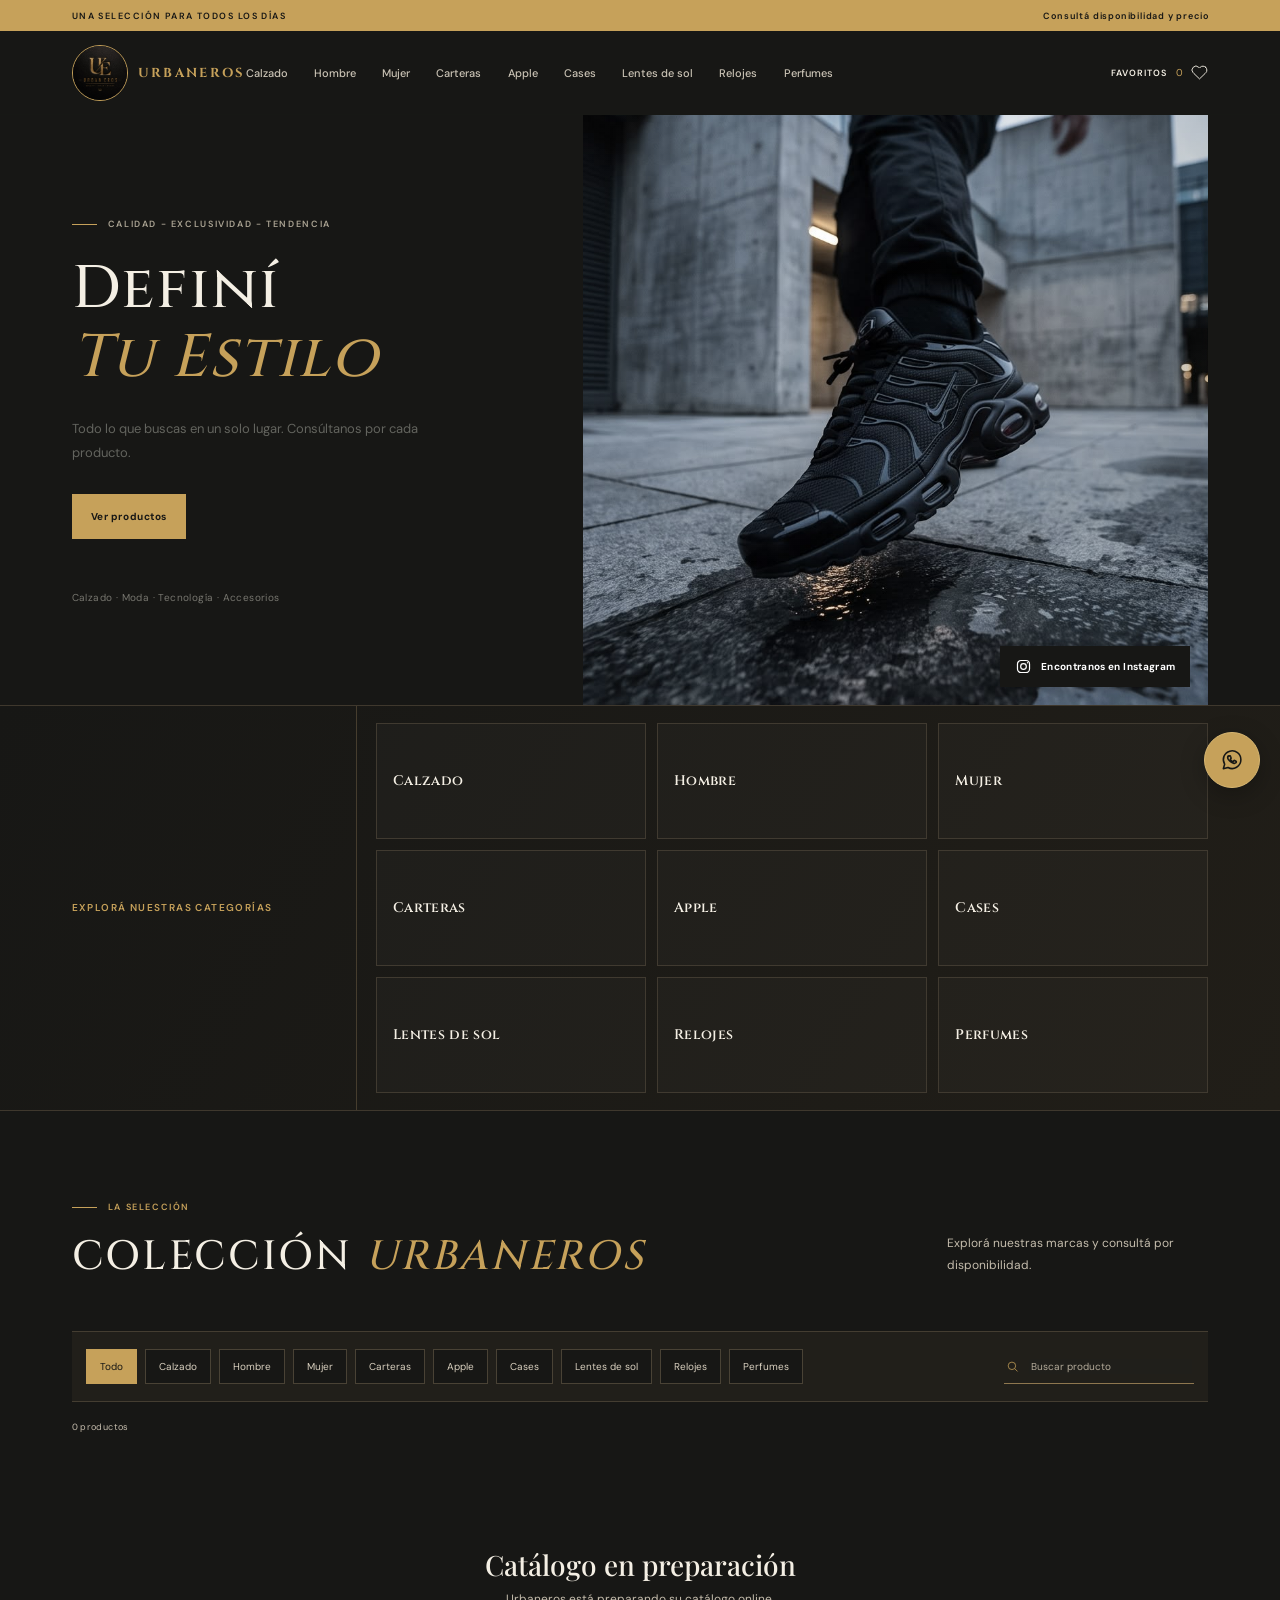
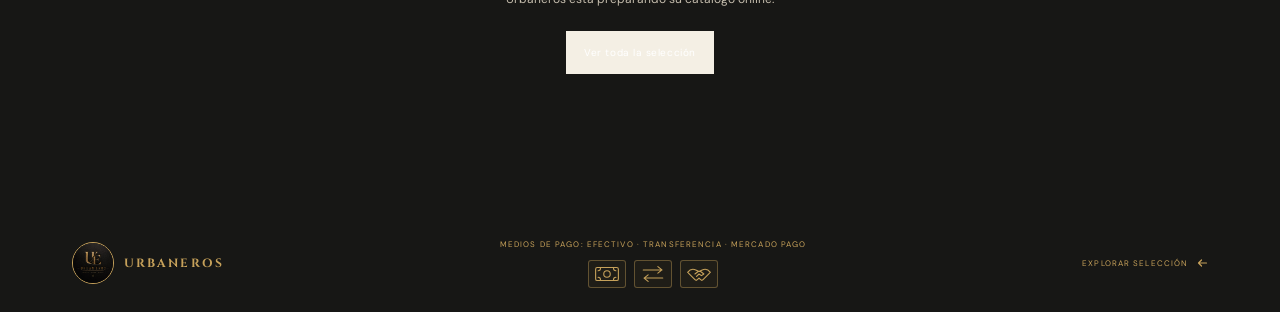
==== commit 2e660b82: "Add files via upload" ====
--- a/index.html
+++ b/index.html
@@ -10,28 +10,18 @@
     <link rel="preconnect" href="https://fonts.googleapis.com" />
     <link rel="preconnect" href="https://fonts.gstatic.com" crossorigin />
     <link href="https://fonts.googleapis.com/css2?family=Cinzel:wght@500;600;700&family=DM+Sans:wght@400;500;600;700&family=Playfair+Display:wght@500;600;700&display=swap" rel="stylesheet" />
-    <link rel="stylesheet" href="./styles.css" />
-    <link rel="stylesheet" href="./admin.css" />
+    <link rel="stylesheet" href="./styles.css?v=20261102-categorias-fotos" />
+    <link rel="stylesheet" href="./admin.css?v=20261102-categorias-fotos" />
     <script src="https://cdn.jsdelivr.net/npm/@supabase/supabase-js@2"></script>
     <script src="./supabase-config.js"></script>
-    <script src="./app.js" defer></script>
+    <script src="./app.js?v=20261102-categorias-fotos" defer></script>
   </head>
   <body data-theme="noche">
     <div class="announcement"><span>UNA SELECCIÓN PARA TODOS LOS DÍAS</span><span class="announcement-note">Consultá disponibilidad y precio</span></div>
     <header class="site-header">
       <button class="menu-toggle" id="menu-toggle" aria-label="Abrir categorías" aria-expanded="false"><span></span><span></span></button>
       <a class="wordmark" href="#inicio" aria-label="Urbaneros, inicio"><img src="./logo-urbaneros.jpeg" alt="" /><span class="wordmark-label">URBANEROS</span></a>
-      <nav class="main-nav" id="main-nav" aria-label="Categorías">
-        <a href="#catalogo" data-nav-category="Calzado">Calzado</a>
-        <a href="#catalogo" data-nav-category="Indumentaria masculina">Hombre</a>
-        <a href="#catalogo" data-nav-category="Indumentaria femenina">Mujer</a>
-        <a href="#catalogo" data-nav-category="Carteras">Carteras</a>
-        <a href="#catalogo" data-nav-category="iPhone">Apple</a>
-        <a href="#catalogo" data-nav-category="Cases exclusivos">Cases</a>
-        <a href="#catalogo" data-nav-category="Lentes de sol">Lentes</a>
-        <a href="#catalogo" data-nav-category="Relojes originales">Relojes</a>
-        <a href="#catalogo" data-nav-category="Perfumes">Perfumes</a>
-      </nav>
+      <nav class="main-nav" id="main-nav" aria-label="Categorías"></nav>
       <button class="admin-trigger" id="admin-entry" type="button" hidden>Administrar tienda</button>
       <button class="bag-button" id="saved-button" aria-label="Ver favoritos"><span class="bag-label">FAVORITOS</span><span class="saved-count" id="saved-count">0</span><svg viewBox="0 0 24 24" aria-hidden="true"><path d="M20.8 4.6a5.5 5.5 0 0 0-7.8 0L12 5.7l-1.1-1.1a5.5 5.5 0 0 0-7.8 7.8l1.1 1.1L12 21l7.8-7.5 1.1-1.1a5.5 5.5 0 0 0-.1-7.8Z"/></svg></button>
       
@@ -90,11 +80,15 @@
       </section>
 
       <section class="closing-note featured-section" id="destacado" hidden>
-        <div class="featured-heading"><p class="eyebrow"><span class="eyebrow-line"></span>LA ELECCIÓN DE URBANEROS</p><h2>Destacado de la<br /><em>semana</em></h2></div>
-        <article class="featured-product" id="featured-product-card" role="button" tabindex="0" hidden aria-label="Ver producto destacado de la semana y consultar">
-          <div class="featured-photo"><img id="featured-image" src="" alt="" loading="lazy" /></div>
-          <div class="featured-copy"><p class="featured-category" id="featured-category"></p><h3 id="featured-name"></h3><p id="featured-detail"></p><div class="featured-prices"><del id="featured-old-price"></del><strong id="featured-price"></strong></div><span class="featured-cta">Ver producto y consultar <svg viewBox="0 0 16 16" aria-hidden="true"><path d="M2 8h11m-4-4 4 4-4 4" /></svg></span></div>
-        </article>
+        <div class="featured-heading"><p class="eyebrow"><span class="eyebrow-line"></span>LA ELECCIÓN DE URBANEROS</p><h2 id="featured-heading-title">Destacados de la<br /><em>semana</em></h2></div>
+        <div class="featured-showcase">
+          <div class="featured-track" id="featured-track" aria-label="Productos destacados de la semana"></div>
+          <div class="featured-controls" id="featured-controls" hidden>
+            <button type="button" id="featured-prev" aria-label="Ver destacado anterior"><svg viewBox="0 0 24 24" aria-hidden="true"><path d="m15 5-7 7 7 7" /></svg></button>
+            <span id="featured-position" aria-live="polite">1 / 1</span>
+            <button type="button" id="featured-next" aria-label="Ver siguiente destacado"><svg viewBox="0 0 24 24" aria-hidden="true"><path d="m9 5 7 7-7 7" /></svg></button>
+          </div>
+        </div>
       </section>
     </main>
 
@@ -119,19 +113,31 @@
       </div>
       <div class="admin-workspace" id="admin-workspace" hidden>
         <div class="admin-workspace-top"><p>Desde aquí puedes agregar, editar o quitar productos. Los cambios se guardan en el catálogo público.</p><button class="admin-logout" id="admin-logout" type="button">Cerrar sesión</button></div>
-        <p class="admin-entry-note" id="featured-migration-warning" hidden>Para habilitar el producto semanal y agregar categorías, primero hay que actualizar Supabase.</p>
+        <p class="admin-entry-note" id="featured-migration-warning" hidden>Para habilitar destacados, ofertas y categorías, primero hay que actualizar Supabase.</p>
+        <p class="admin-entry-note" id="stock-migration-warning" hidden>Para marcar productos como agotados, primero hay que agregar el campo de stock en Supabase.</p>
         <section class="category-manager" aria-labelledby="category-manager-title">
           <h3 id="category-manager-title">Categorías</h3>
           <p>Agrega nuevas categorías para que aparezcan en el catálogo y puedas asignarlas a los productos.</p>
           <form id="category-form"><label for="category-name">Nombre de la nueva categoría</label><div class="category-form-row"><input id="category-name" name="name" maxlength="50" placeholder="Ej.: Mochilas" required /><button class="button-gold" id="add-category" type="submit">Agregar categoría</button></div><p class="admin-status" id="category-status" role="status"></p></form>
           <div class="category-list" id="category-list" aria-label="Categorías actuales"></div>
         </section>
+        <section class="image-manager" aria-labelledby="image-manager-title">
+          <h3 id="image-manager-title">Optimizar fotos existentes</h3>
+          <p>Revisá las fotos ya subidas. Solo se reemplazan en el catálogo cuando la nueva versión ocupa menos; los originales quedan guardados como respaldo.</p>
+          <label for="optimization-scope">Productos a revisar</label>
+          <select id="optimization-scope"><option value="all">Todo el catálogo</option></select>
+          <div class="image-manager-actions"><button class="button button-gold" id="optimize-existing" type="button">Optimizar fotos</button><button class="admin-cancel" id="stop-optimization" type="button" hidden>Detener</button></div>
+          <p class="admin-status" id="optimization-status" role="status" aria-live="polite"></p>
+        </section>
         <form id="product-form" class="product-form">
           <input name="id" type="hidden" />
           <h3 id="product-form-title">Agregar producto</h3>
-          <div class="admin-fields"><label>Nombre<input name="name" maxlength="100" required /></label><label>Categoría<select name="category" required><option value="">Elegir categoría</option><option>Calzado</option><option>Indumentaria masculina</option><option>Indumentaria femenina</option><option>Carteras</option><option value="iPhone">Apple</option><option>Cases exclusivos</option><option>Lentes de sol</option><option>Relojes originales</option><option>Perfumes</option></select></label><label>Descripción<input name="detail" maxlength="180" required /></label><label>Precio actual (oferta si es destacado)<input name="price" maxlength="80" placeholder="Ej.: $ 2.490" /></label><label>Precio anterior (solo destacado)<input name="compare_at_price" maxlength="80" placeholder="Ej.: $ 3.200" /></label></div>
-          <label class="featured-toggle"><input name="is_featured" type="checkbox" /> Destacar como producto de la semana</label>
-          <label class="photo-picker">Fotos del producto <span>(puedes elegir hasta 3)</span><input name="photos" type="file" accept="image/*" multiple /></label>
+          <div class="admin-fields"><label>Nombre<input name="name" maxlength="100" required /></label><label>Categoría<select name="category" required><option value="">Elegir categoría</option><option>Calzado</option><option>Indumentaria masculina</option><option>Indumentaria femenina</option><option>Carteras</option><option value="iPhone">Apple</option><option>Cases exclusivos</option><option>Lentes de sol</option><option>Relojes originales</option><option>Perfumes</option></select></label><label>Descripción<input name="detail" maxlength="180" required /></label><label>Moneda<select name="currency"><option value="$">$</option><option value="US$">US$</option></select></label><label>Precio actual<input name="price" type="text" inputmode="decimal" maxlength="18" placeholder="1.990" /></label><label>Precio anterior (opcional: muestra OFERTA)<input name="compare_at_price" type="text" inputmode="decimal" maxlength="18" placeholder="2.490" /></label></div>
+          <label class="featured-toggle"><input name="is_featured" type="checkbox" /> Mostrar en destacados de la semana</label>
+          <label class="featured-toggle stock-toggle"><input name="is_sold_out" type="checkbox" /> Marcar como agotado (seguirá visible en el catálogo)</label>
+          <label class="photo-picker">Agregar fotos <span>(hasta 3 por producto)</span><input name="photos" type="file" accept="image/*" multiple /></label>
+          <p class="photo-order-help">Ordená las fotos antes de guardar. La foto 1 será la principal.</p>
+          <div class="photo-order-preview" id="photo-order-preview" aria-label="Vista previa y orden de las fotos"></div>
           <div class="admin-actions"><button class="button button-gold" type="submit" id="save-product">Guardar producto</button><button class="admin-cancel" id="cancel-edit" type="button" hidden>Cancelar edición</button></div>
           <p class="admin-status" id="product-status" role="status"></p>
         </form>
@@ -142,8 +148,8 @@
 
     <dialog class="product-dialog" id="product-dialog" aria-labelledby="dialog-title">
       <button class="dialog-close" id="dialog-close" type="button" aria-label="Cerrar producto">×</button>
-      <div class="dialog-image"><img id="dialog-image" src="" alt="" /></div>
-      <div class="dialog-copy"><p class="eyebrow" id="dialog-category"></p><h2 id="dialog-title"></h2><p class="dialog-price" id="dialog-price"></p><div class="product-thumbnails" id="product-thumbnails" hidden></div><p class="dialog-description">Consultá disponibilidad de este producto.</p><label for="message-text" class="message-label">TU MENSAJE</label><textarea id="message-text" rows="4" aria-label="Mensaje editable para WhatsApp"></textarea><p class="contact-note" id="contact-note">Puedes editar este mensaje antes de abrir WhatsApp.</p><button class="button button-dark copy-button" id="copy-message" type="button">Consultar por WhatsApp</button><button class="dialog-return" id="dialog-return" type="button">Volver al catálogo</button></div>
+      <div class="dialog-image"><img id="dialog-image" src="" alt="" /><span class="sold-out-badge dialog-sold-out-badge" id="dialog-stock-status" hidden>AGOTADO</span></div>
+      <div class="dialog-copy"><p class="eyebrow" id="dialog-category"></p><h2 id="dialog-title"></h2><p class="dialog-price" id="dialog-price"></p><div class="product-thumbnails" id="product-thumbnails" hidden></div><p class="dialog-product-description" id="dialog-product-description" hidden></p><p class="dialog-description" id="dialog-description">Consultá disponibilidad de este producto.</p><label for="message-text" class="message-label">TU MENSAJE</label><textarea id="message-text" rows="4" aria-label="Mensaje editable para WhatsApp"></textarea><p class="contact-note" id="contact-note">Puedes editar este mensaje antes de abrir WhatsApp.</p><button class="button button-dark copy-button" id="copy-message" type="button">Consultar por WhatsApp</button><button class="dialog-return" id="dialog-return" type="button">Volver al catálogo</button></div>
     </dialog>
     <a class="whatsapp-float" href="https://wa.me/59894094167?text=Hola%2C%20quiero%20consultar%20por%20los%20productos%20de%20Urbaneros.%20Gracias." target="_blank" rel="noopener noreferrer" aria-label="Escribinos por WhatsApp">
       <svg viewBox="0 0 24 24" aria-hidden="true"><path d="M20.2 11.8a8.1 8.1 0 0 1-11.9 7.1L4 20l1.2-4.1a8.1 8.1 0 1 1 15-4.1Z"/><path d="M9.1 8.6c.2-.4.4-.4.6-.4h.5c.2 0 .3.1.4.4l.6 1.4c.1.2.1.3-.1.5l-.5.6c-.2.2-.2.3 0 .5.5.8 1.2 1.4 2 1.8.2.1.4.1.5-.1l.7-.8c.2-.2.3-.2.5-.1l1.4.7c.2.1.3.2.3.4 0 .2-.1.8-.5 1.1-.4.4-1 .6-1.6.5-.6-.1-1.4-.4-2.4-.9-1.1-.6-2-1.5-2.6-2.3-.6-.8-.9-1.7-.9-2.3 0-.6.3-1.1.6-1.4Z"/></svg>
--- a/styles.css
+++ b/styles.css
@@ -170,12 +170,14 @@
 @media(max-width:760px){body .site-footer>span.footer-payments{align-items:flex-end;gap:7px}.footer-payment-logos{gap:6px}.footer-payment-logo{width:32px;height:25px}.footer-payment-logo svg{width:23px;height:18px}}
 body[data-theme="noche"] .site-footer>a.footer-explore{display:inline-flex;align-items:center;gap:8px;color:#c6a15a}
 body[data-theme="noche"] .site-footer>a.footer-explore svg{display:block;width:12px;height:12px;flex:none;fill:none;stroke:currentColor;stroke-width:1.2;stroke-linecap:round;stroke-linejoin:round}
-/* Producto semanal elegido desde el panel privado. */
+/* Productos destacados elegidos desde el panel privado. */
 .featured-section[hidden]{display:none!important}
-.featured-product[hidden]{display:none!important}
 body .featured-section{grid-template-columns:.85fr 1.15fr;gap:clamp(28px,6vw,84px);padding-top:72px;padding-bottom:72px}
 .featured-heading h2{font-family:"Cinzel",Georgia,serif;font-size:clamp(35px,4.5vw,58px);line-height:1.18;letter-spacing:0}
-.featured-product{position:relative;z-index:1;display:grid;grid-template-columns:minmax(0,1.05fr) minmax(180px,.95fr);align-items:center;gap:clamp(18px,3vw,36px);padding:14px;background:#171715;border:1px solid #c6a15a55}
+.featured-showcase{min-width:0}
+.featured-track{display:flex;width:100%;overflow-x:auto;overflow-y:hidden;scroll-snap-type:x mandatory;overscroll-behavior-x:contain;scrollbar-width:none;-webkit-overflow-scrolling:touch}
+.featured-track::-webkit-scrollbar{display:none}
+.featured-product{position:relative;z-index:1;display:grid;flex:0 0 100%;min-width:0;box-sizing:border-box;grid-template-columns:minmax(0,1.05fr) minmax(180px,.95fr);align-items:center;gap:clamp(18px,3vw,36px);padding:14px;background:#171715;border:1px solid #c6a15a55;scroll-snap-align:start;scroll-snap-stop:always}
 .featured-photo{aspect-ratio:4/5;overflow:hidden;background:#292722}
 .featured-photo img{display:block;width:100%;height:100%;object-fit:cover}
 .featured-copy{padding:12px 16px 12px 0;color:#eee9dc}
@@ -183,8 +185,16 @@
 .featured-copy h3{margin:0;color:#f5f2ec;font:500 clamp(22px,2.5vw,32px)/1.2 "Cinzel",Georgia,serif}
 .featured-copy>p:not(.featured-category){margin:12px 0 22px;color:#b8b1a2;font-size:12px;line-height:1.7}
 .featured-prices{display:flex;flex-wrap:wrap;align-items:baseline;gap:12px}
+.featured-sale-label{align-self:center;padding:5px 7px;background:#c6a15a;color:#171715;font-size:9px;font-weight:700;letter-spacing:.08em}
 .featured-prices del{color:#aaa398;font-size:13px;text-decoration-thickness:1px}
 .featured-prices strong{color:#d6b365;font-size:clamp(22px,2.5vw,30px);font-weight:700}
+.featured-controls{display:flex;align-items:center;justify-content:flex-end;gap:16px;margin-top:15px;color:#d8b772}
+.featured-controls[hidden]{display:none!important}
+.featured-controls button{display:grid;place-items:center;width:38px;height:38px;padding:0;border:1px solid #c6a15a;background:#171715;color:#d8b772;border-radius:50%;cursor:pointer}
+.featured-controls button:hover,.featured-controls button:focus-visible{background:#c6a15a;color:#171715}
+.featured-controls button:focus-visible{outline:2px solid #d8b772;outline-offset:2px}
+.featured-controls button svg{width:17px;height:17px;fill:none;stroke:currentColor;stroke-width:2;stroke-linecap:round;stroke-linejoin:round}
+.featured-controls span{min-width:42px;text-align:center;font-size:11px;font-weight:700;letter-spacing:.06em}
 .featured-product{cursor:pointer;transition:border-color .2s,box-shadow .2s}
 .featured-product:hover,.featured-product:focus-visible{border-color:#d8b772;box-shadow:0 0 0 1px #d8b77266}
 .featured-product:focus-visible{outline:2px solid #d8b772;outline-offset:3px}
@@ -195,6 +205,9 @@
 .product-price-sale del,.dialog-price-sale del{color:#aaa398;font-size:12px;font-weight:400;text-decoration-thickness:1px}
 .product-price-sale strong,.dialog-price-sale strong{color:#d8b772;font-size:inherit;font-weight:700}
 .dialog-price-sale{display:flex;flex-wrap:wrap;align-items:baseline;gap:7px 10px}
+.dialog-product-description{margin:18px 0 7px;color:#8a6528;font-size:13px;font-weight:600;line-height:1.65;overflow-wrap:anywhere;white-space:pre-line}
+.product-card-description{color:#8a6528;font-weight:600}
+body[data-theme="noche"] .product-card-description{color:#d8b772}
 .dialog-return{display:block;width:100%;margin-top:10px;padding:11px;border:1px solid #c6a15a;background:transparent;color:var(--ink);font-size:10px;font-weight:700;cursor:pointer}
 .dialog-return:hover{background:#c6a15a;color:#171715}
 body .product-dialog #message-text{background:#c6a15a;border:1px solid #c6a15a;color:#171715;font-weight:600}
@@ -217,3 +230,29 @@
 .whatsapp-float{width:56px;height:56px;padding:0;justify-content:center;border-radius:50%}
 .whatsapp-float svg{width:26px;height:26px}
 @media(max-width:760px){.whatsapp-float{width:52px;height:52px;padding:0}.whatsapp-float svg{width:24px;height:24px}}
+@media(max-width:760px){
+  .product-dialog .dialog-image{height:auto;min-height:0;display:flex;align-items:center;justify-content:center;background:#171715}
+  .product-dialog .dialog-image img{position:static;display:block;width:100%;height:auto;max-height:60vh;object-fit:contain}
+}
+.card-photo-arrow{position:absolute;top:50%;z-index:2;display:grid;place-items:center;width:36px;height:36px;padding:0;border:1px solid #c6a15a;background:#171715dc;color:#d8b772;border-radius:50%;cursor:pointer;transform:translateY(-50%);touch-action:manipulation}
+.card-photo-arrow:hover,.card-photo-arrow:focus-visible{background:#c6a15a;color:#171715}
+.card-photo-arrow:focus-visible{outline:2px solid #171715;outline-offset:2px}
+.card-photo-arrow svg{display:block;width:17px;height:17px;fill:none;stroke:currentColor;stroke-width:2;stroke-linecap:round;stroke-linejoin:round}
+.card-photo-prev{left:9px}
+.card-photo-next{right:9px}
+@media(max-width:760px){.card-photo-arrow{width:32px;height:32px}.card-photo-arrow svg{width:15px;height:15px}.card-photo-prev{left:6px}.card-photo-next{right:6px}}
+.product-image-wrap{touch-action:auto}
+.card-photo-scroller{position:absolute;inset:0;display:flex;overflow-x:auto;overflow-y:hidden;scroll-snap-type:x mandatory;overscroll-behavior-x:contain;scrollbar-width:none;-webkit-overflow-scrolling:touch}
+.card-photo-scroller::-webkit-scrollbar{display:none}
+.product-image-wrap .card-photo-scroller img{display:block;flex:0 0 100%;width:100%;height:100%;object-fit:cover;scroll-snap-align:start;transform:none!important;transition:none;user-select:none;-webkit-user-drag:none}
+@media(prefers-reduced-motion:reduce){.card-photo-scroller{scroll-behavior:auto}}
+.sold-out-badge{position:absolute;top:12px;left:12px;z-index:3;display:inline-flex;align-items:center;justify-content:center;padding:9px 12px;border:1px solid #ead49c;background:#c6a15a;color:#171715;box-shadow:0 3px 14px #0008;font:800 11px/1 "DM Sans",Arial,sans-serif;letter-spacing:.16em}
+.sold-out-badge[hidden]{display:none!important}
+.product-card.is-sold-out .card-photo-scroller img,.featured-product.is-sold-out .featured-photo img{opacity:.68}
+.featured-photo,.dialog-image{position:relative}
+.dialog-image img.sold-out-image{opacity:.72}
+.dialog-sold-out-badge{top:16px;left:16px;font-size:12px;padding:10px 14px}
+@media(max-width:760px){.sold-out-badge{top:9px;left:9px;padding:8px 10px;font-size:10px}.dialog-sold-out-badge{top:12px;left:12px}}
+.main-nav{min-width:0;flex:1;overflow-x:auto;overscroll-behavior-x:contain;scrollbar-width:thin}
+.main-nav a{white-space:nowrap;flex:none}
+@media(max-width:760px){.main-nav.open{max-height:calc(100dvh - 90px);overflow-x:hidden;overflow-y:auto}}
--- a/admin.css
+++ b/admin.css
@@ -16,3 +16,34 @@
 .category-edit{border:0;background:transparent;padding:6px 8px;color:#745824;font-size:10px;text-decoration:underline;cursor:pointer}
 .category-edit:disabled{opacity:.55;cursor:wait}
 @media(max-width:520px){.category-form-row{align-items:stretch;flex-direction:column}.category-form-row input,.category-form-row button{width:100%}}
+.photo-order-help{margin:10px 0 8px;color:#655b49;font-size:11px;line-height:1.5}
+.photo-order-preview{display:grid;grid-template-columns:repeat(3,minmax(0,1fr));gap:9px}
+.photo-order-preview:empty{display:none}
+.photo-order-item{min-width:0;padding:6px;border:1px solid #c9b58a;background:#fffefa}
+.photo-order-image{position:relative;overflow:hidden;background:#171715}
+.photo-order-image img{display:block;width:100%;aspect-ratio:1;object-fit:contain}
+.photo-order-image span{position:absolute;top:5px;left:5px;padding:5px 6px;background:#c6a15a;color:#171715;font-size:9px;font-weight:700}
+.photo-order-actions{display:grid;grid-template-columns:repeat(2,minmax(0,1fr));gap:5px;margin-top:6px}
+.photo-order-actions button{min-width:0;padding:7px 3px;border:1px solid #b5a47f;background:#f5f2ec;color:#312a1e;font-size:9px;font-weight:600;cursor:pointer}
+.photo-order-actions button:hover:not(:disabled){background:#c6a15a}
+.photo-order-actions button:disabled{opacity:.45;cursor:default}
+.photo-order-actions .photo-order-remove{grid-column:1/-1;border-color:#d1aca3;color:#943c2f}
+@media(max-width:520px){.photo-order-preview{gap:5px}.photo-order-item{padding:4px}.photo-order-actions{grid-template-columns:1fr}.photo-order-actions .photo-order-remove{grid-column:auto}.photo-order-actions button{font-size:9px}}
+.category-list-item.editing{display:grid;grid-template-columns:minmax(0,1fr) auto;width:100%;padding:10px;gap:7px}
+.category-edit-form{grid-column:1/-1;display:grid;gap:10px;padding-top:5px}
+.category-edit-form[hidden],.category-edit[hidden]{display:none!important}
+.category-edit-form label{display:grid;gap:6px;font-size:11px}
+.category-edit-form input{width:100%;min-width:0;padding:11px;font-size:15px}
+.category-edit-actions{display:flex;gap:8px}
+.category-edit-actions button{min-height:42px;padding:9px 14px;border:1px solid #b5a47f;background:#f5f2ec;color:#171715;font-weight:700;cursor:pointer}
+.category-edit-actions button[type=submit]{background:#c6a15a;border-color:#c6a15a}
+@media(max-width:520px){.category-list-item.editing{grid-template-columns:1fr}.category-edit-actions button{flex:1}}
+.image-manager{margin:24px 0;padding:18px;background:#ebe6dc;border:1px solid #d3c6a8}
+.image-manager h3{margin:0 0 7px;font:600 18px "Cinzel",Georgia,serif}
+.image-manager p{color:#67665f;font-size:12px;line-height:1.55}
+.image-manager label{margin:12px 0 7px}
+.image-manager select{width:100%;max-width:420px}
+.image-manager-actions{display:flex;flex-wrap:wrap;gap:9px;margin-top:12px}
+.image-manager-actions button{min-height:42px}
+.image-manager-actions button:disabled{opacity:.6;cursor:wait}
+@media(max-width:760px){.admin-panel input,.admin-panel select{min-height:44px;font-size:16px}.category-edit{min-height:40px;padding:9px 11px}.image-manager-actions button{flex:1}}
